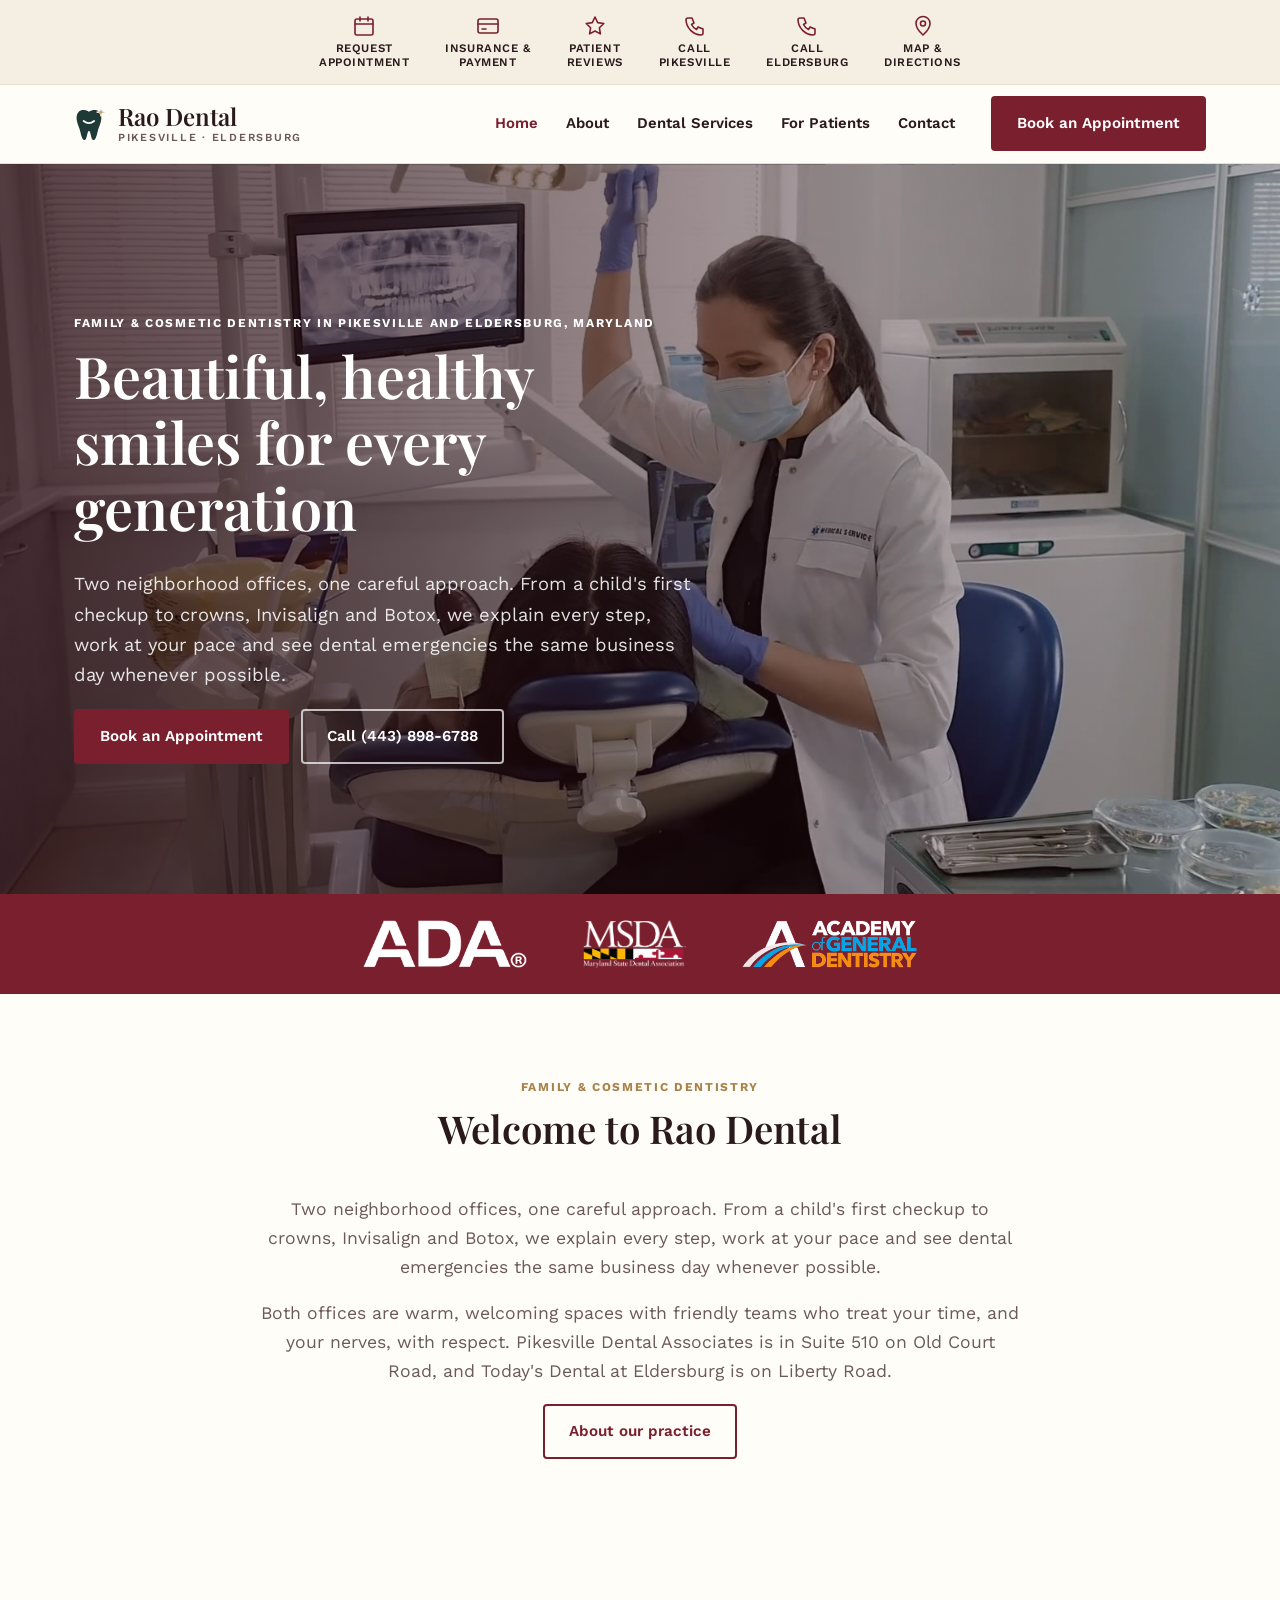
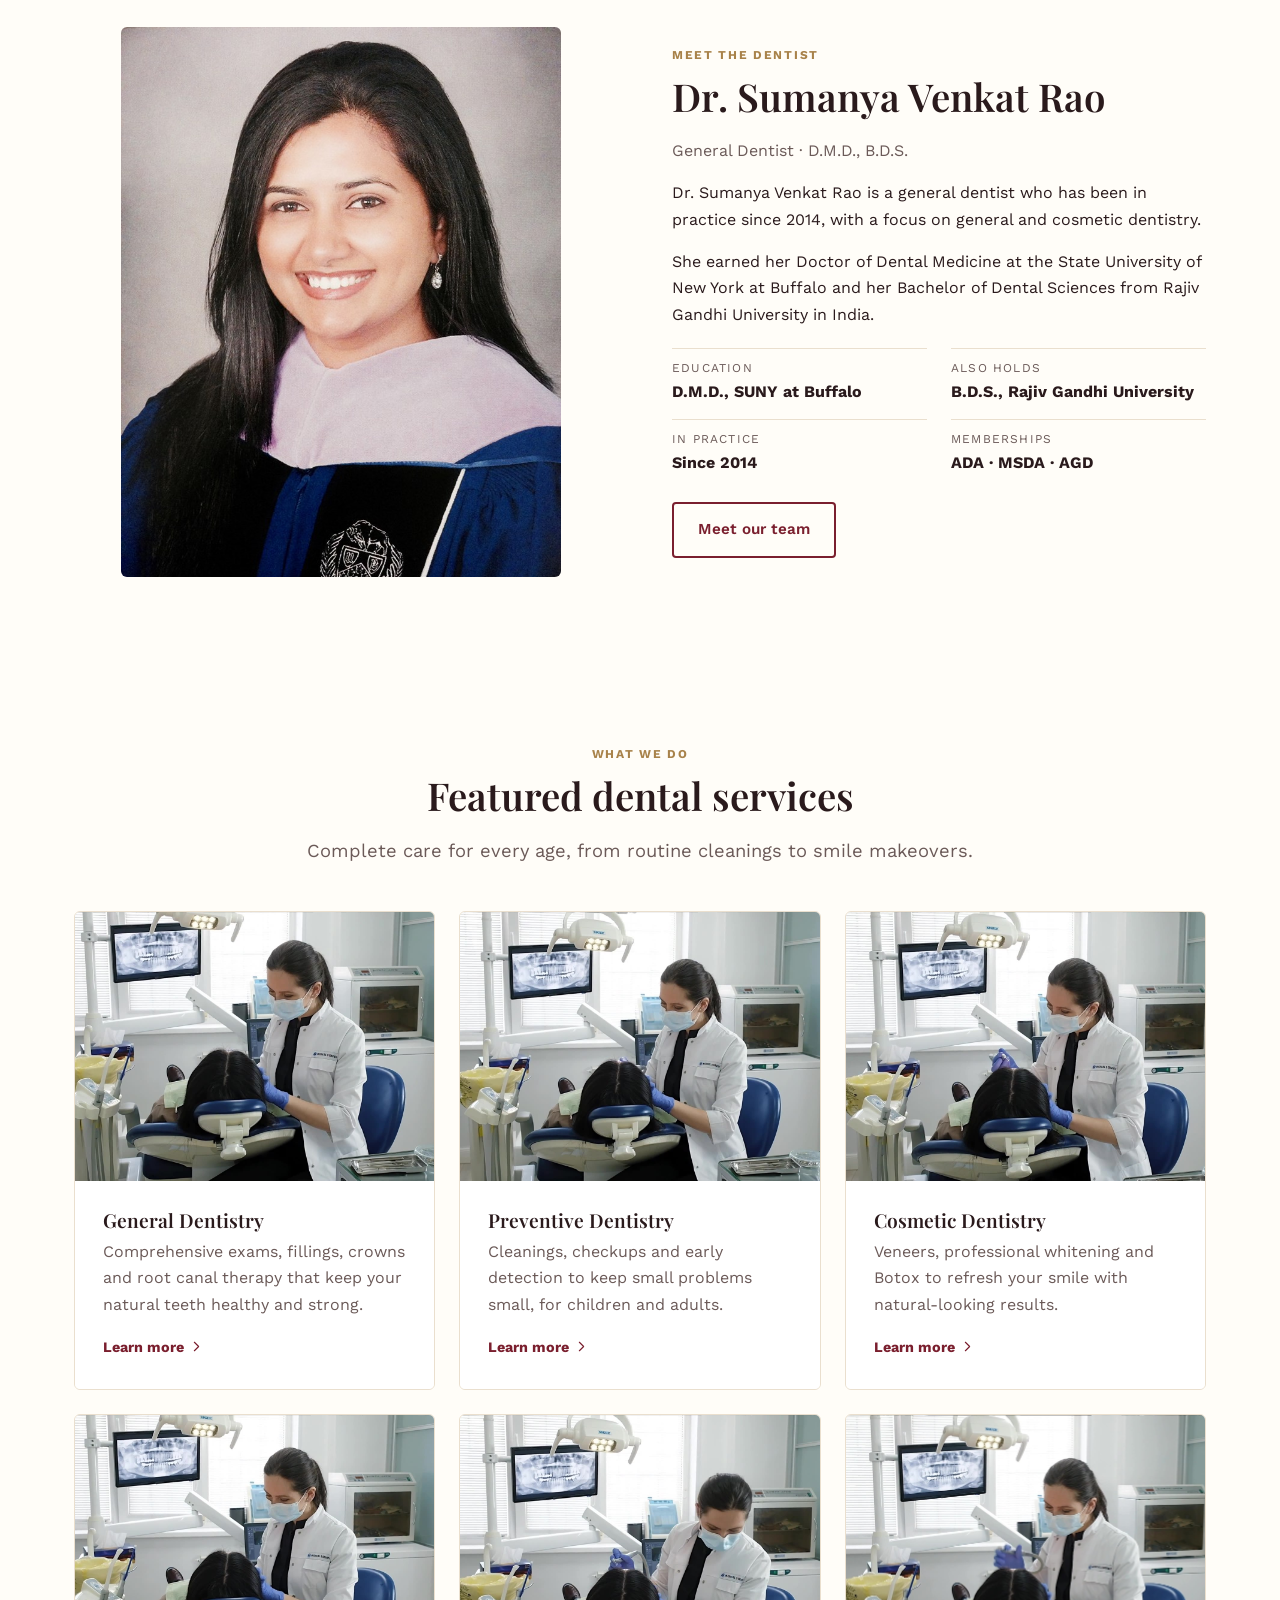
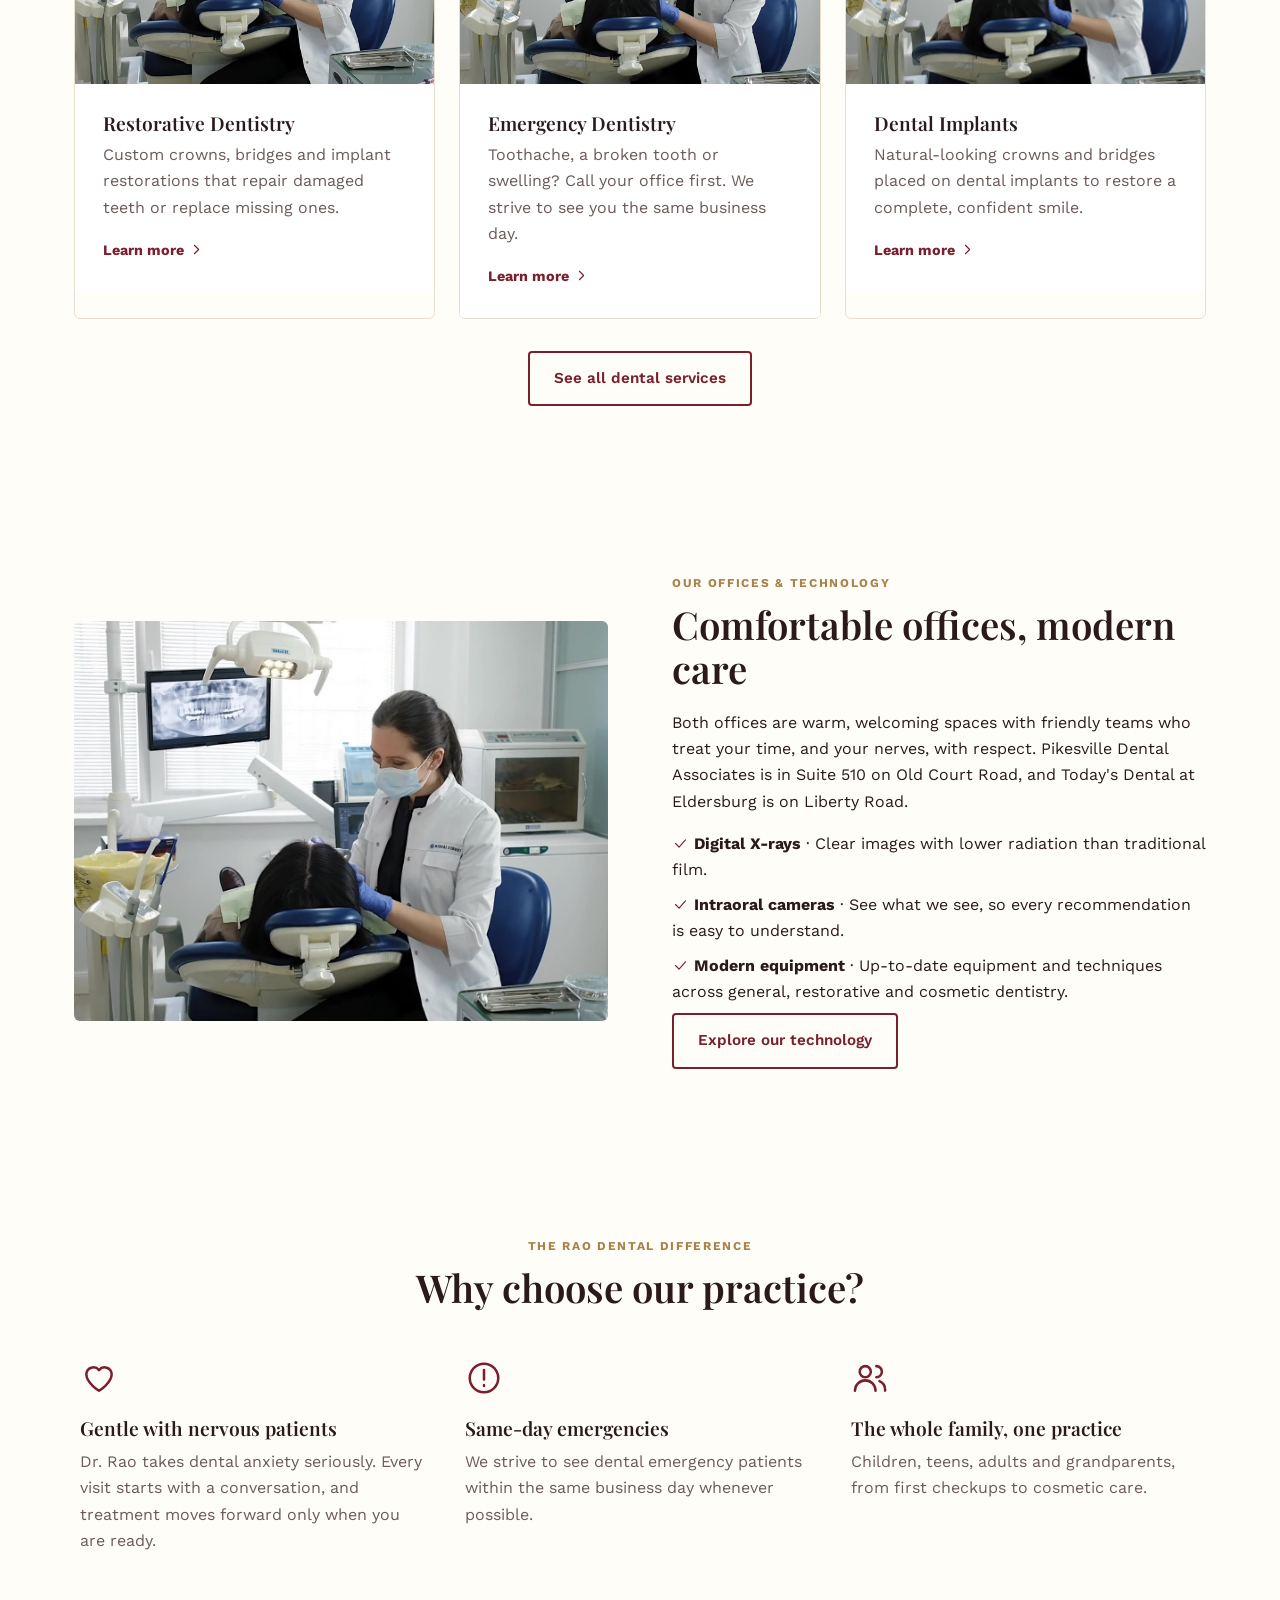
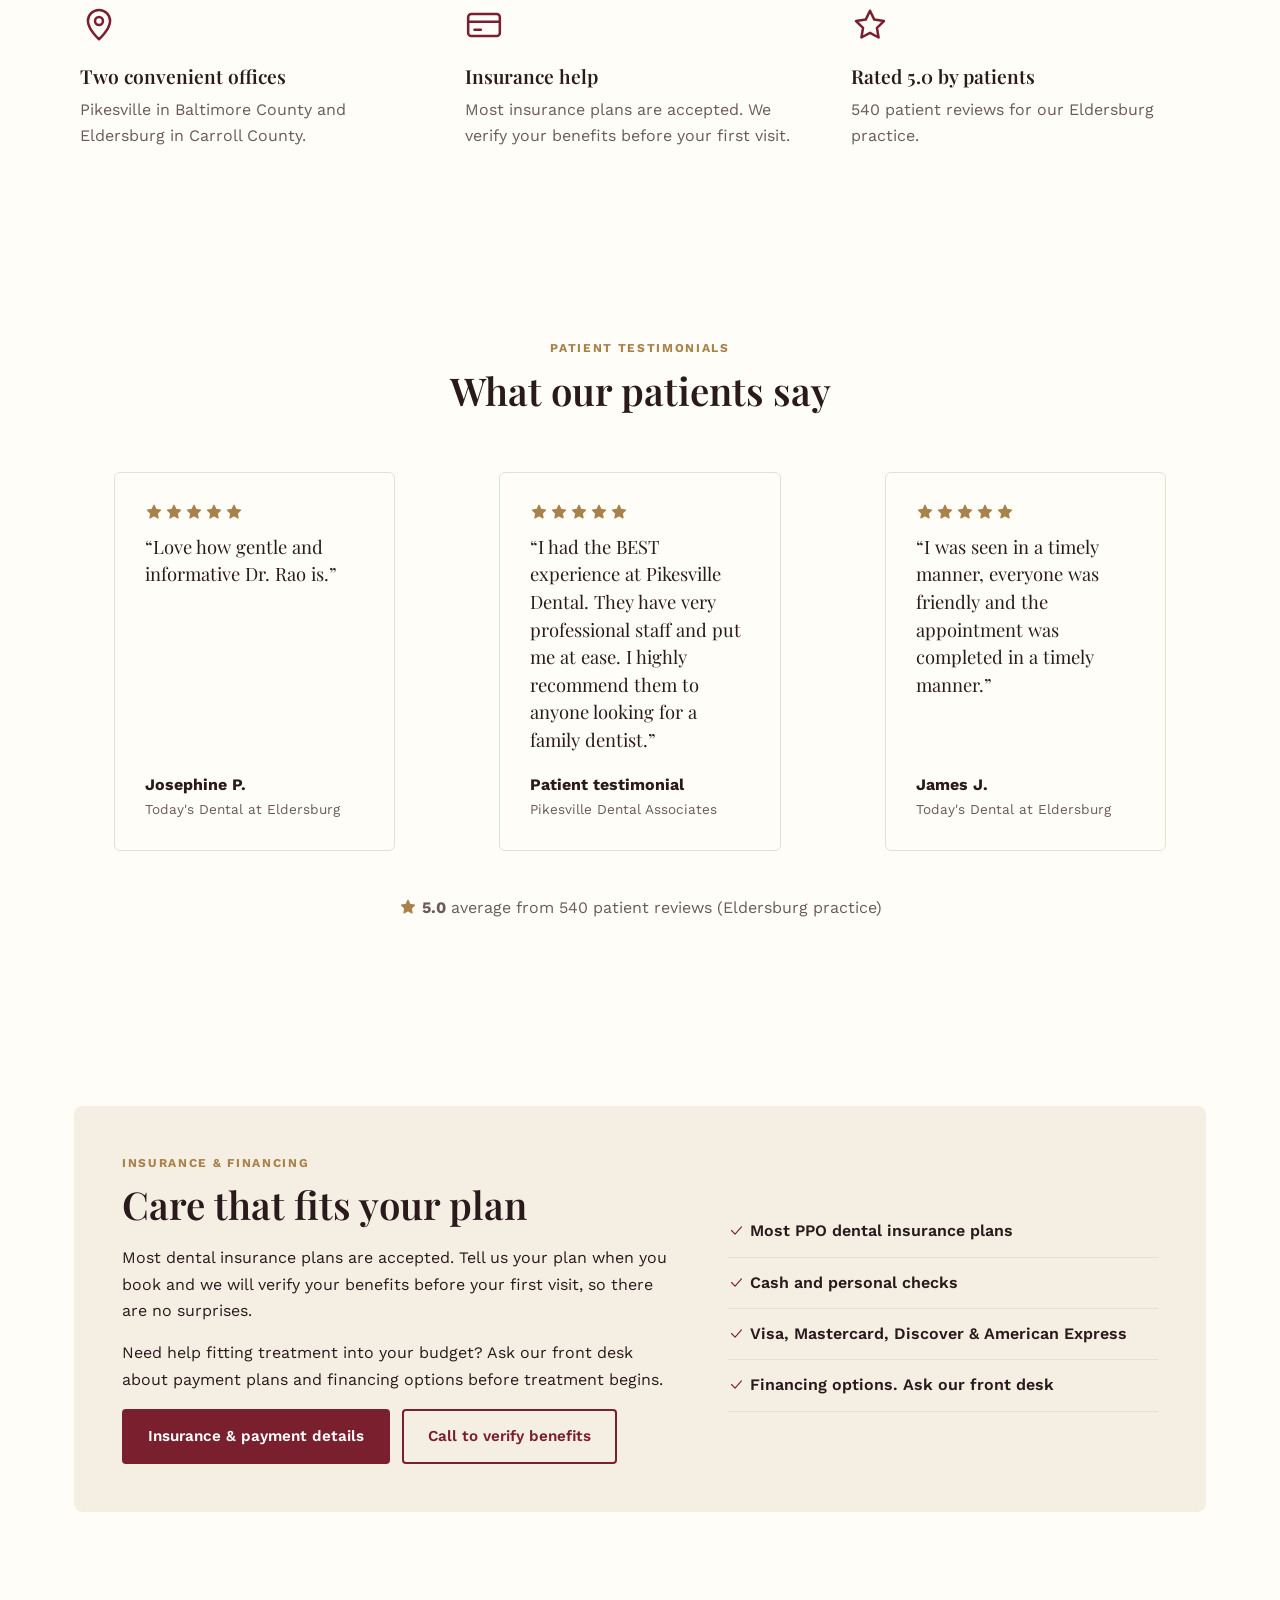
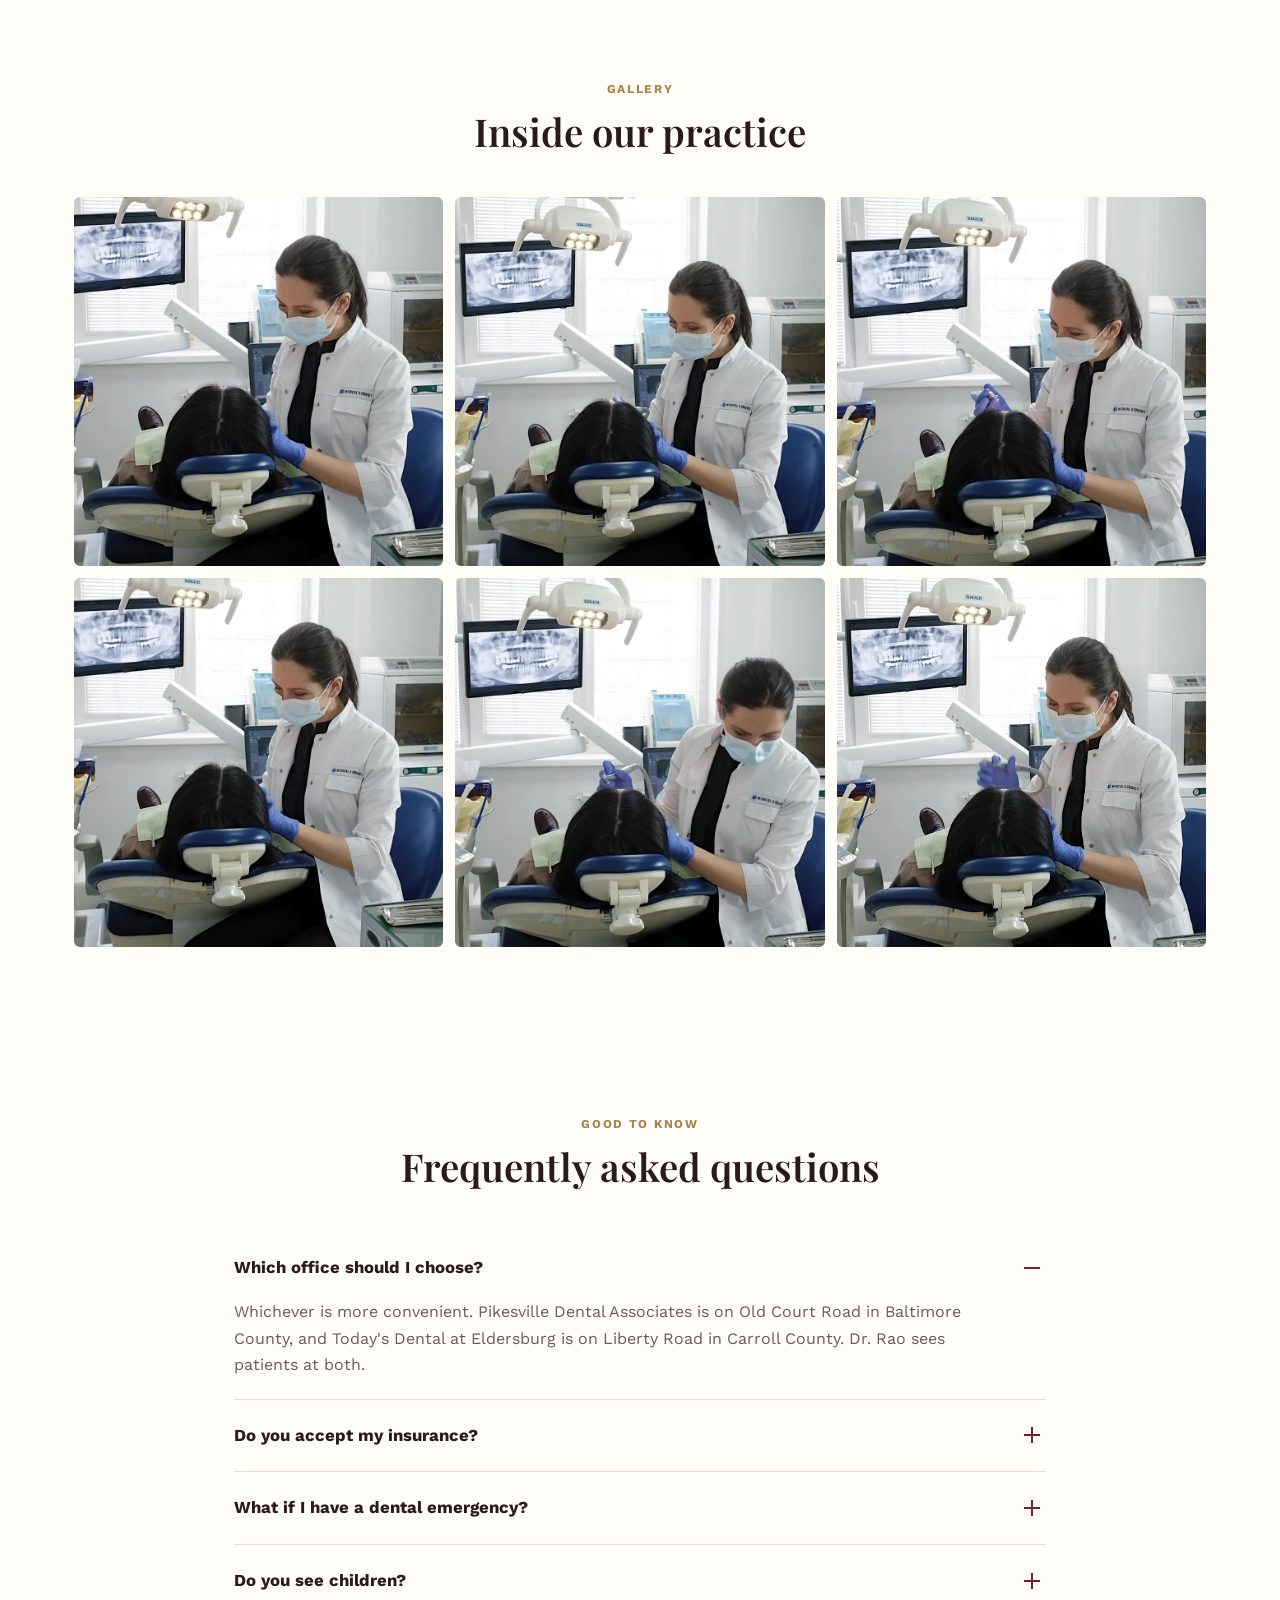
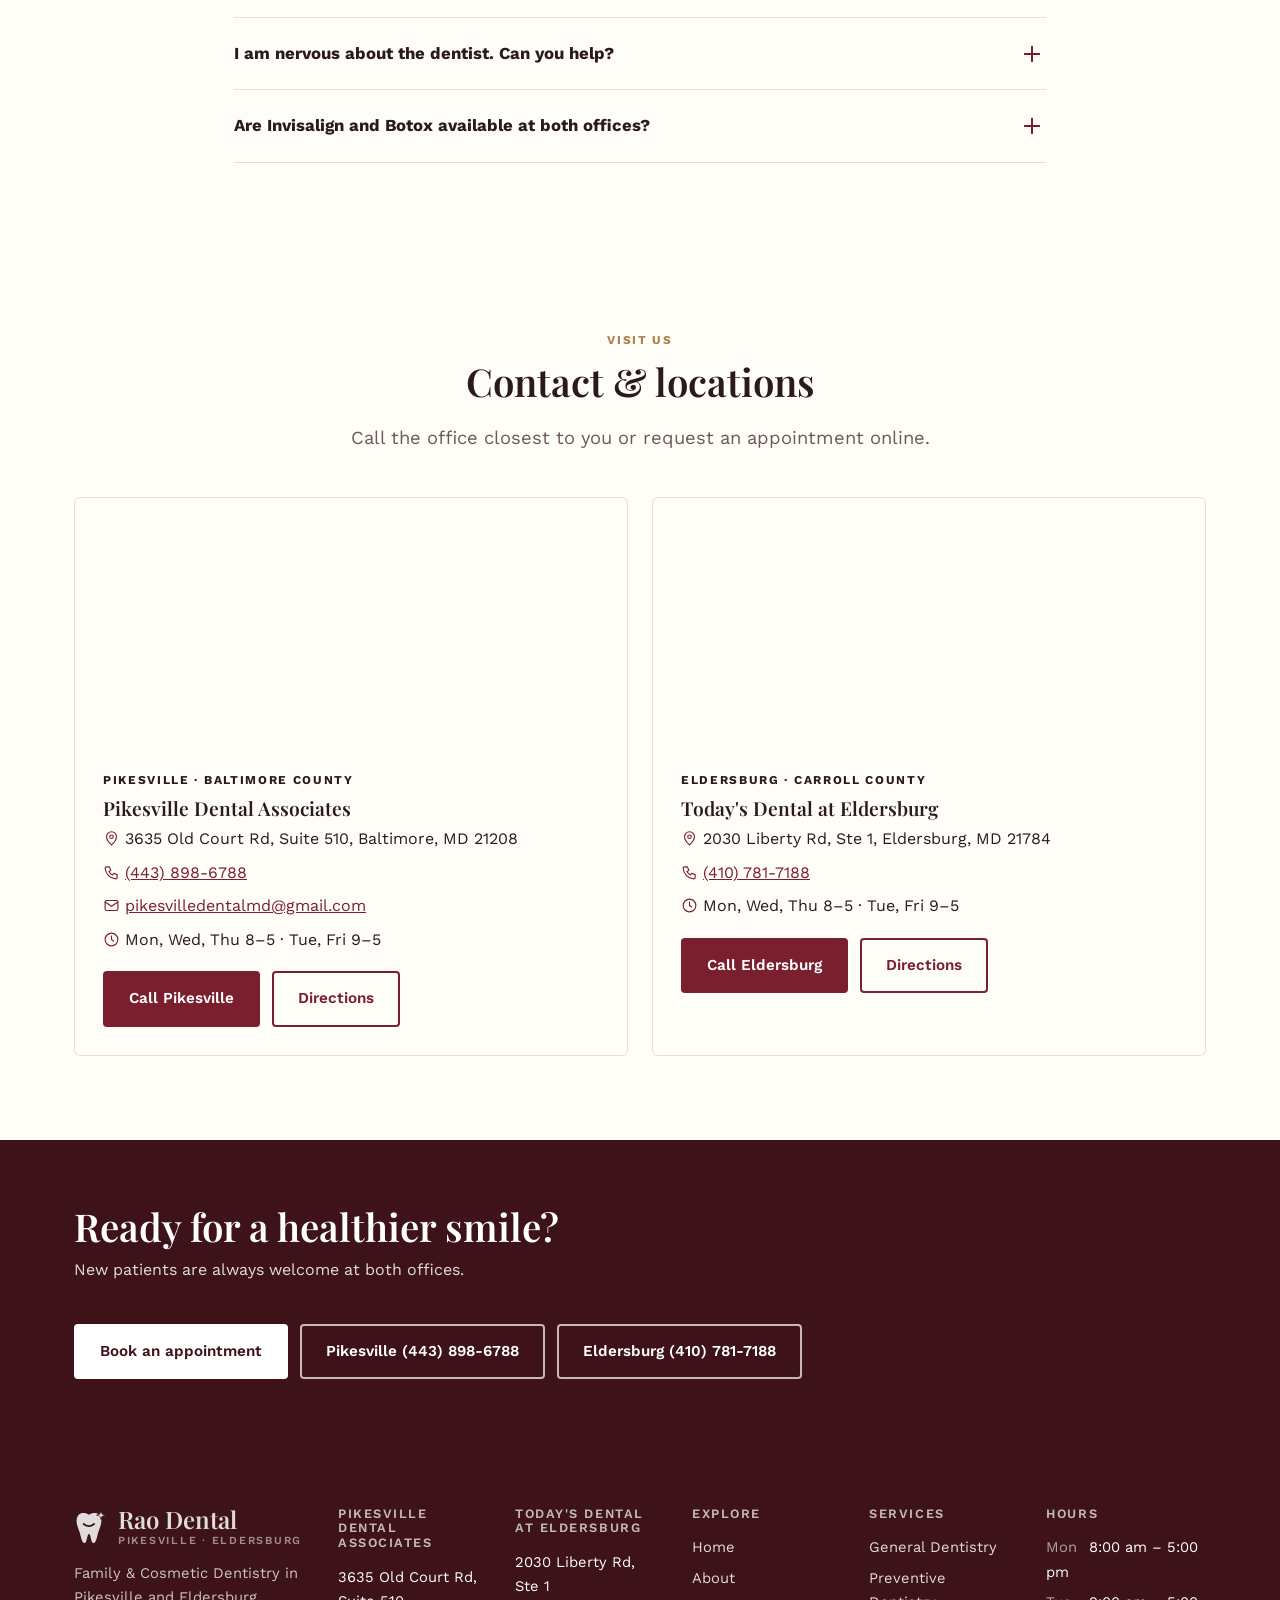
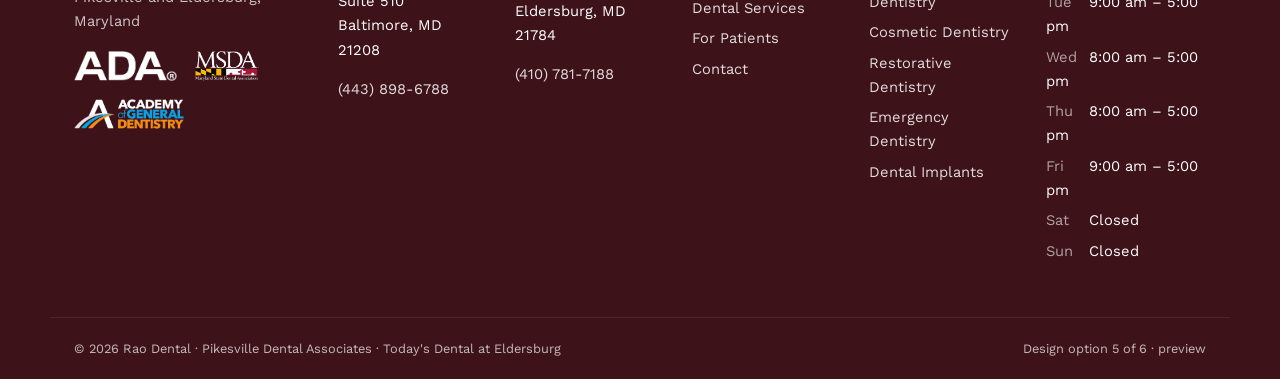
==== index.html @ 94f6a946 "Rao Dental design option 5: original layout with full sitemap Co-Authored-By: Claude Opus 5.5 <norep" ====
<!doctype html><html lang="en"><head><meta charset="utf-8"><meta name="viewport" content="width=device-width,initial-scale=1">
<title>Family &amp; Cosmetic Dentistry | Rao Dental</title><meta name="description" content="Family &amp; Cosmetic Dentistry in Pikesville and Eldersburg, Maryland"><meta name="robots" content="noindex">
<link rel="icon" href="img/rao-favicon.svg"><link rel="preconnect" href="https://fonts.googleapis.com"><link rel="preconnect" href="https://fonts.gstatic.com" crossorigin>
<link href="https://fonts.googleapis.com/css2?family=Playfair+Display:wght@500;600;700&family=Work+Sans:wght@400;500;600&display=swap" rel="stylesheet"><link rel="stylesheet" href="css/site.css"></head>
<body class="style-5"><a class="skip" href="#main">Skip to content</a><div class="util icons"><div class="wrap"><a href="contact.html#appointment"><svg class="ic" viewBox="0 0 24 24" fill="none" stroke="currentColor" stroke-width="1.6" stroke-linecap="round" stroke-linejoin="round" aria-hidden="true"><rect x="3" y="5" width="18" height="16" rx="2"/><path d="M3 10h18M8 3v4M16 3v4"/></svg><span>Request<br>Appointment</span></a><a href="patients.html#insurance"><svg class="ic" viewBox="0 0 24 24" fill="none" stroke="currentColor" stroke-width="1.6" stroke-linecap="round" stroke-linejoin="round" aria-hidden="true"><rect x="2" y="5" width="20" height="14" rx="2"/><path d="M2 10h20M6 15h4"/></svg><span>Insurance &amp;<br>Payment</span></a><a href="index.html#reviews"><svg class="ic" viewBox="0 0 24 24" fill="none" stroke="currentColor" stroke-width="1.6" stroke-linecap="round" stroke-linejoin="round" aria-hidden="true"><path d="M12 3l2.7 5.6 6.1.9-4.4 4.3 1 6.1L12 17l-5.4 2.9 1-6.1L3.2 9.5l6.1-.9L12 3z"/></svg><span>Patient<br>Reviews</span></a><a href="tel:+14438986788"><svg class="ic" viewBox="0 0 24 24" fill="none" stroke="currentColor" stroke-width="1.6" stroke-linecap="round" stroke-linejoin="round" aria-hidden="true"><path d="M5 4h4l2 5-2.5 1.5a11 11 0 0 0 5 5L15 13l5 2v4a2 2 0 0 1-2 2A16 16 0 0 1 3 6a2 2 0 0 1 2-2z"/></svg><span>Call<br>Pikesville</span></a><a href="tel:+14107817188"><svg class="ic" viewBox="0 0 24 24" fill="none" stroke="currentColor" stroke-width="1.6" stroke-linecap="round" stroke-linejoin="round" aria-hidden="true"><path d="M5 4h4l2 5-2.5 1.5a11 11 0 0 0 5 5L15 13l5 2v4a2 2 0 0 1-2 2A16 16 0 0 1 3 6a2 2 0 0 1 2-2z"/></svg><span>Call<br>Eldersburg</span></a><a href="contact.html#location"><svg class="ic" viewBox="0 0 24 24" fill="none" stroke="currentColor" stroke-width="1.6" stroke-linecap="round" stroke-linejoin="round" aria-hidden="true"><path d="M12 21s-7-6.2-7-11.5a7 7 0 0 1 14 0C19 14.8 12 21 12 21z"/><circle cx="12" cy="9.5" r="2.5"/></svg><span>Map &amp;<br>Directions</span></a></div></div><header class="site-header"><div class="wrap hdr"><a class="logo" href="index.html"><img src="img/rao-logo-mark.svg" alt="" class="logo-mark"><span>Rao Dental<small>Pikesville · Eldersburg</small></span></a><input type="checkbox" id="nav-t" class="nav-t" aria-label="Menu"><label for="nav-t" class="burger"><svg class="ic" viewBox="0 0 24 24" fill="none" stroke="currentColor" stroke-width="1.6" stroke-linecap="round" stroke-linejoin="round" aria-hidden="true"><path d="M4 7h16M4 12h16M4 17h16"/></svg></label><nav aria-label="Main"><ul class="nav"><li><a href="index.html" aria-current="page">Home</a></li><li class="has-sub"><a href="about.html">About</a><ul class="sub"><li><a href="about.html#practice">About Our Practice</a></li><li><a href="about.html#team">Meet Our Dentist &amp; Team</a></li><li><a href="about.html#office">Our Office</a></li><li><a href="about.html#technology">Dental Technology</a></li><li><a href="about.html#philosophy">Our Philosophy</a></li></ul></li><li class="has-sub"><a href="services.html">Dental Services</a><ul class="sub"><li><a href="services.html#general">General Dentistry</a></li><li><a href="services.html#preventive">Preventive Dentistry</a></li><li><a href="services.html#cosmetic">Cosmetic Dentistry</a></li><li><a href="services.html#restorative">Restorative Dentistry</a></li><li><a href="services.html#emergency">Emergency Dentistry</a></li><li><a href="services.html#implants">Dental Implants</a></li><li><a href="services.html#periodontal">Periodontal Care</a></li><li><a href="services.html#orthodontics">Orthodontics</a></li><li><a href="services.html#sedation">Sedation Dentistry</a></li></ul></li><li class="has-sub"><a href="patients.html">For Patients</a><ul class="sub"><li><a href="patients.html#new-patients">New Patient Information</a></li><li><a href="patients.html#first-visit">Your First Visit</a></li><li><a href="patients.html#forms">Patient Forms</a></li><li><a href="patients.html#insurance">Insurance &amp; Financing</a></li><li><a href="patients.html#payment">Payment Options</a></li><li><a href="patients.html#faq">Patient FAQs</a></li><li><a href="patients.html#post-op">Post-Operative Instructions</a></li></ul></li><li class="has-sub"><a href="contact.html">Contact</a><ul class="sub"><li><a href="contact.html#info">Contact Information</a></li><li><a href="contact.html#hours">Office Hours</a></li><li><a href="contact.html#location">Location &amp; Directions</a></li><li><a href="contact.html#appointment">Request an Appointment</a></li></ul></li></ul></nav><div class="hdr-cta"><a class="btn btn-primary" href="contact.html#appointment">Book an Appointment</a></div></div></header><main id="main"><section class="hero hero-photo left" style="background-image:url(img/frame-1.jpg)"><div class="wrap"><div class="hero-box"><p class="eyebrow">Family &amp; Cosmetic Dentistry in Pikesville and Eldersburg, Maryland</p><h1>Beautiful, healthy smiles for every generation</h1><p class="lead">Two neighborhood offices, one careful approach. From a child&#x27;s first checkup to crowns, Invisalign and Botox, we explain every step, work at your pace and see dental emergencies the same business day whenever possible.</p><div class="btn-row"><a class="btn btn-primary" href="contact.html#appointment">Book an Appointment</a><a class="btn btn-outline-light" href="tel:+14438986788">Call (443) 898-6788</a></div></div></div></section><section class="trust"><div class="wrap"><div class="badges"><img src="img/assoc-ada-white.png" alt="ADA member" loading="lazy"><img src="img/assoc-msda-white.png" alt="MSDA member" loading="lazy"><img src="img/assoc-agd-white.png" alt="AGD member" loading="lazy"></div></div></section><section class="sec intro-sec"><div class="wrap"><header class="sec-head center"><p class="eyebrow">Family &amp; cosmetic dentistry</p><h2>Welcome to Rao Dental</h2></header><div class="intro"><p>Two neighborhood offices, one careful approach. From a child&#x27;s first checkup to crowns, Invisalign and Botox, we explain every step, work at your pace and see dental emergencies the same business day whenever possible.</p><p>Both offices are warm, welcoming spaces with friendly teams who treat your time, and your nerves, with respect. Pikesville Dental Associates is in Suite 510 on Old Court Road, and Today&#x27;s Dental at Eldersburg is on Liberty Road.</p><a class="btn btn-ghost" href="about.html">About our practice</a></div></div></section><section class="sec doc-sec" id="dentist"><div class="wrap"><div class="split"><div class="split-media portrait"><img src="img/dr-rao-portrait.jpg" alt="Dr. Sumanya Venkat Rao" loading="lazy"></div><div class="split-text"><p class="eyebrow">Meet the dentist</p><h2>Dr. Sumanya Venkat Rao</h2><p class="muted">General Dentist · D.M.D., B.D.S.</p><p>Dr. Sumanya Venkat Rao is a general dentist who has been in practice since 2014, with a focus on general and cosmetic dentistry.</p><p>She earned her Doctor of Dental Medicine at the State University of New York at Buffalo and her Bachelor of Dental Sciences from Rajiv Gandhi University in India.</p><ul class="facts"><li><span>Education</span><strong>D.M.D., SUNY at Buffalo</strong></li><li><span>Also holds</span><strong>B.D.S., Rajiv Gandhi University</strong></li><li><span>In practice</span><strong>Since 2014</strong></li><li><span>Memberships</span><strong>ADA · MSDA · AGD</strong></li></ul><a class="btn btn-ghost" href="about.html#team">Meet our team</a></div></div></div></section><section class="sec svc-sec" id="services"><div class="wrap"><header class="sec-head center"><p class="eyebrow">What we do</p><h2>Featured dental services</h2><p class="lead">Complete care for every age, from routine cleanings to smile makeovers.</p></header><div class="grid g3 svc-grid"><a class="card svc" href="services.html#general"><div class="svc-img" style="background-image:url(img/frame-16.jpg)"></div><div class="card-body"><h3>General Dentistry</h3><p>Comprehensive exams, fillings, crowns and root canal therapy that keep your natural teeth healthy and strong.</p><span class="more">Learn more <svg class="ic sm" viewBox="0 0 24 24" fill="none" stroke="currentColor" stroke-width="1.6" stroke-linecap="round" stroke-linejoin="round" aria-hidden="true"><path d="M9 6l6 6-6 6"/></svg></span></div></a><a class="card svc" href="services.html#preventive"><div class="svc-img" style="background-image:url(img/frame-10.jpg)"></div><div class="card-body"><h3>Preventive Dentistry</h3><p>Cleanings, checkups and early detection to keep small problems small, for children and adults.</p><span class="more">Learn more <svg class="ic sm" viewBox="0 0 24 24" fill="none" stroke="currentColor" stroke-width="1.6" stroke-linecap="round" stroke-linejoin="round" aria-hidden="true"><path d="M9 6l6 6-6 6"/></svg></span></div></a><a class="card svc" href="services.html#cosmetic"><div class="svc-img" style="background-image:url(img/frame-4.jpg)"></div><div class="card-body"><h3>Cosmetic Dentistry</h3><p>Veneers, professional whitening and Botox to refresh your smile with natural-looking results.</p><span class="more">Learn more <svg class="ic sm" viewBox="0 0 24 24" fill="none" stroke="currentColor" stroke-width="1.6" stroke-linecap="round" stroke-linejoin="round" aria-hidden="true"><path d="M9 6l6 6-6 6"/></svg></span></div></a><a class="card svc" href="services.html#restorative"><div class="svc-img" style="background-image:url(img/frame-13.jpg)"></div><div class="card-body"><h3>Restorative Dentistry</h3><p>Custom crowns, bridges and implant restorations that repair damaged teeth or replace missing ones.</p><span class="more">Learn more <svg class="ic sm" viewBox="0 0 24 24" fill="none" stroke="currentColor" stroke-width="1.6" stroke-linecap="round" stroke-linejoin="round" aria-hidden="true"><path d="M9 6l6 6-6 6"/></svg></span></div></a><a class="card svc" href="services.html#emergency"><div class="svc-img" style="background-image:url(img/frame-7.jpg)"></div><div class="card-body"><h3>Emergency Dentistry</h3><p>Toothache, a broken tooth or swelling? Call your office first. We strive to see you the same business day.</p><span class="more">Learn more <svg class="ic sm" viewBox="0 0 24 24" fill="none" stroke="currentColor" stroke-width="1.6" stroke-linecap="round" stroke-linejoin="round" aria-hidden="true"><path d="M9 6l6 6-6 6"/></svg></span></div></a><a class="card svc" href="services.html#implants"><div class="svc-img" style="background-image:url(img/hero-dental-poster.jpg)"></div><div class="card-body"><h3>Dental Implants</h3><p>Natural-looking crowns and bridges placed on dental implants to restore a complete, confident smile.</p><span class="more">Learn more <svg class="ic sm" viewBox="0 0 24 24" fill="none" stroke="currentColor" stroke-width="1.6" stroke-linecap="round" stroke-linejoin="round" aria-hidden="true"><path d="M9 6l6 6-6 6"/></svg></span></div></a></div><div class="center mt"><a class="btn btn-ghost" href="services.html">See all dental services</a></div></div></section><section class="sec office-sec" id="office"><div class="wrap"><div class="split"><div class="split-media"><img src="img/frame-10.jpg" alt="Dental treatment room" loading="lazy"></div><div class="split-text"><p class="eyebrow">Our offices &amp; technology</p><h2>Comfortable offices, modern care</h2><p>Both offices are warm, welcoming spaces with friendly teams who treat your time, and your nerves, with respect. Pikesville Dental Associates is in Suite 510 on Old Court Road, and Today&#x27;s Dental at Eldersburg is on Liberty Road.</p><p class="tick"><svg class="ic sm" viewBox="0 0 24 24" fill="none" stroke="currentColor" stroke-width="1.6" stroke-linecap="round" stroke-linejoin="round" aria-hidden="true"><path d="M5 12l5 5 9-10"/></svg> <strong>Digital X-rays</strong> · Clear images with lower radiation than traditional film.</p><p class="tick"><svg class="ic sm" viewBox="0 0 24 24" fill="none" stroke="currentColor" stroke-width="1.6" stroke-linecap="round" stroke-linejoin="round" aria-hidden="true"><path d="M5 12l5 5 9-10"/></svg> <strong>Intraoral cameras</strong> · See what we see, so every recommendation is easy to understand.</p><p class="tick"><svg class="ic sm" viewBox="0 0 24 24" fill="none" stroke="currentColor" stroke-width="1.6" stroke-linecap="round" stroke-linejoin="round" aria-hidden="true"><path d="M5 12l5 5 9-10"/></svg> <strong>Modern equipment</strong> · Up-to-date equipment and techniques across general, restorative and cosmetic dentistry.</p><a class="btn btn-ghost" href="about.html#technology">Explore our technology</a></div></div></div></section><section class="sec why-sec" id="why"><div class="wrap"><header class="sec-head center"><p class="eyebrow">The Rao Dental difference</p><h2>Why choose our practice?</h2></header><div class="grid g3 why"><div class="why-item"><svg class="ic why-ic" viewBox="0 0 24 24" fill="none" stroke="currentColor" stroke-width="1.6" stroke-linecap="round" stroke-linejoin="round" aria-hidden="true"><path d="M12 20s-8-4.7-8-10.5A4.5 4.5 0 0 1 12 7a4.5 4.5 0 0 1 8 2.5C20 15.3 12 20 12 20z"/></svg><h3>Gentle with nervous patients</h3><p>Dr. Rao takes dental anxiety seriously. Every visit starts with a conversation, and treatment moves forward only when you are ready.</p></div><div class="why-item"><svg class="ic why-ic" viewBox="0 0 24 24" fill="none" stroke="currentColor" stroke-width="1.6" stroke-linecap="round" stroke-linejoin="round" aria-hidden="true"><circle cx="12" cy="12" r="9"/><path d="M12 7v6M12 16.5v.5"/></svg><h3>Same-day emergencies</h3><p>We strive to see dental emergency patients within the same business day whenever possible.</p></div><div class="why-item"><svg class="ic why-ic" viewBox="0 0 24 24" fill="none" stroke="currentColor" stroke-width="1.6" stroke-linecap="round" stroke-linejoin="round" aria-hidden="true"><circle cx="9" cy="8" r="3.5"/><path d="M2.5 20a6.5 6.5 0 0 1 13 0M16 4.5a3.5 3.5 0 0 1 0 7M18 14a6 6 0 0 1 3.5 6"/></svg><h3>The whole family, one practice</h3><p>Children, teens, adults and grandparents, from first checkups to cosmetic care.</p></div><div class="why-item"><svg class="ic why-ic" viewBox="0 0 24 24" fill="none" stroke="currentColor" stroke-width="1.6" stroke-linecap="round" stroke-linejoin="round" aria-hidden="true"><path d="M12 21s-7-6.2-7-11.5a7 7 0 0 1 14 0C19 14.8 12 21 12 21z"/><circle cx="12" cy="9.5" r="2.5"/></svg><h3>Two convenient offices</h3><p>Pikesville in Baltimore County and Eldersburg in Carroll County.</p></div><div class="why-item"><svg class="ic why-ic" viewBox="0 0 24 24" fill="none" stroke="currentColor" stroke-width="1.6" stroke-linecap="round" stroke-linejoin="round" aria-hidden="true"><rect x="2" y="5" width="20" height="14" rx="2"/><path d="M2 10h20M6 15h4"/></svg><h3>Insurance help</h3><p>Most insurance plans are accepted. We verify your benefits before your first visit.</p></div><div class="why-item"><svg class="ic why-ic" viewBox="0 0 24 24" fill="none" stroke="currentColor" stroke-width="1.6" stroke-linecap="round" stroke-linejoin="round" aria-hidden="true"><path d="M12 3l2.7 5.6 6.1.9-4.4 4.3 1 6.1L12 17l-5.4 2.9 1-6.1L3.2 9.5l6.1-.9L12 3z"/></svg><h3>Rated 5.0 by patients</h3><p>540 patient reviews for our Eldersburg practice.</p></div></div></div></section><section class="sec rev-sec" id="reviews"><div class="wrap"><header class="sec-head center"><p class="eyebrow">Patient testimonials</p><h2>What our patients say</h2></header><div class="grid g3 tst"><figure class="card quote"><span class="stars"><svg class="ic st" viewBox="0 0 24 24" fill="none" stroke="currentColor" stroke-width="1.6" stroke-linecap="round" stroke-linejoin="round" aria-hidden="true"><path d="M12 3l2.7 5.6 6.1.9-4.4 4.3 1 6.1L12 17l-5.4 2.9 1-6.1L3.2 9.5l6.1-.9L12 3z"/></svg><svg class="ic st" viewBox="0 0 24 24" fill="none" stroke="currentColor" stroke-width="1.6" stroke-linecap="round" stroke-linejoin="round" aria-hidden="true"><path d="M12 3l2.7 5.6 6.1.9-4.4 4.3 1 6.1L12 17l-5.4 2.9 1-6.1L3.2 9.5l6.1-.9L12 3z"/></svg><svg class="ic st" viewBox="0 0 24 24" fill="none" stroke="currentColor" stroke-width="1.6" stroke-linecap="round" stroke-linejoin="round" aria-hidden="true"><path d="M12 3l2.7 5.6 6.1.9-4.4 4.3 1 6.1L12 17l-5.4 2.9 1-6.1L3.2 9.5l6.1-.9L12 3z"/></svg><svg class="ic st" viewBox="0 0 24 24" fill="none" stroke="currentColor" stroke-width="1.6" stroke-linecap="round" stroke-linejoin="round" aria-hidden="true"><path d="M12 3l2.7 5.6 6.1.9-4.4 4.3 1 6.1L12 17l-5.4 2.9 1-6.1L3.2 9.5l6.1-.9L12 3z"/></svg><svg class="ic st" viewBox="0 0 24 24" fill="none" stroke="currentColor" stroke-width="1.6" stroke-linecap="round" stroke-linejoin="round" aria-hidden="true"><path d="M12 3l2.7 5.6 6.1.9-4.4 4.3 1 6.1L12 17l-5.4 2.9 1-6.1L3.2 9.5l6.1-.9L12 3z"/></svg></span><blockquote>“Love how gentle and informative Dr. Rao is.”</blockquote><figcaption><strong>Josephine P.</strong><span>Today&#x27;s Dental at Eldersburg</span></figcaption></figure><figure class="card quote"><span class="stars"><svg class="ic st" viewBox="0 0 24 24" fill="none" stroke="currentColor" stroke-width="1.6" stroke-linecap="round" stroke-linejoin="round" aria-hidden="true"><path d="M12 3l2.7 5.6 6.1.9-4.4 4.3 1 6.1L12 17l-5.4 2.9 1-6.1L3.2 9.5l6.1-.9L12 3z"/></svg><svg class="ic st" viewBox="0 0 24 24" fill="none" stroke="currentColor" stroke-width="1.6" stroke-linecap="round" stroke-linejoin="round" aria-hidden="true"><path d="M12 3l2.7 5.6 6.1.9-4.4 4.3 1 6.1L12 17l-5.4 2.9 1-6.1L3.2 9.5l6.1-.9L12 3z"/></svg><svg class="ic st" viewBox="0 0 24 24" fill="none" stroke="currentColor" stroke-width="1.6" stroke-linecap="round" stroke-linejoin="round" aria-hidden="true"><path d="M12 3l2.7 5.6 6.1.9-4.4 4.3 1 6.1L12 17l-5.4 2.9 1-6.1L3.2 9.5l6.1-.9L12 3z"/></svg><svg class="ic st" viewBox="0 0 24 24" fill="none" stroke="currentColor" stroke-width="1.6" stroke-linecap="round" stroke-linejoin="round" aria-hidden="true"><path d="M12 3l2.7 5.6 6.1.9-4.4 4.3 1 6.1L12 17l-5.4 2.9 1-6.1L3.2 9.5l6.1-.9L12 3z"/></svg><svg class="ic st" viewBox="0 0 24 24" fill="none" stroke="currentColor" stroke-width="1.6" stroke-linecap="round" stroke-linejoin="round" aria-hidden="true"><path d="M12 3l2.7 5.6 6.1.9-4.4 4.3 1 6.1L12 17l-5.4 2.9 1-6.1L3.2 9.5l6.1-.9L12 3z"/></svg></span><blockquote>“I had the BEST experience at Pikesville Dental. They have very professional staff and put me at ease. I highly recommend them to anyone looking for a family dentist.”</blockquote><figcaption><strong>Patient testimonial</strong><span>Pikesville Dental Associates</span></figcaption></figure><figure class="card quote"><span class="stars"><svg class="ic st" viewBox="0 0 24 24" fill="none" stroke="currentColor" stroke-width="1.6" stroke-linecap="round" stroke-linejoin="round" aria-hidden="true"><path d="M12 3l2.7 5.6 6.1.9-4.4 4.3 1 6.1L12 17l-5.4 2.9 1-6.1L3.2 9.5l6.1-.9L12 3z"/></svg><svg class="ic st" viewBox="0 0 24 24" fill="none" stroke="currentColor" stroke-width="1.6" stroke-linecap="round" stroke-linejoin="round" aria-hidden="true"><path d="M12 3l2.7 5.6 6.1.9-4.4 4.3 1 6.1L12 17l-5.4 2.9 1-6.1L3.2 9.5l6.1-.9L12 3z"/></svg><svg class="ic st" viewBox="0 0 24 24" fill="none" stroke="currentColor" stroke-width="1.6" stroke-linecap="round" stroke-linejoin="round" aria-hidden="true"><path d="M12 3l2.7 5.6 6.1.9-4.4 4.3 1 6.1L12 17l-5.4 2.9 1-6.1L3.2 9.5l6.1-.9L12 3z"/></svg><svg class="ic st" viewBox="0 0 24 24" fill="none" stroke="currentColor" stroke-width="1.6" stroke-linecap="round" stroke-linejoin="round" aria-hidden="true"><path d="M12 3l2.7 5.6 6.1.9-4.4 4.3 1 6.1L12 17l-5.4 2.9 1-6.1L3.2 9.5l6.1-.9L12 3z"/></svg><svg class="ic st" viewBox="0 0 24 24" fill="none" stroke="currentColor" stroke-width="1.6" stroke-linecap="round" stroke-linejoin="round" aria-hidden="true"><path d="M12 3l2.7 5.6 6.1.9-4.4 4.3 1 6.1L12 17l-5.4 2.9 1-6.1L3.2 9.5l6.1-.9L12 3z"/></svg></span><blockquote>“I was seen in a timely manner, everyone was friendly and the appointment was completed in a timely manner.”</blockquote><figcaption><strong>James J.</strong><span>Today&#x27;s Dental at Eldersburg</span></figcaption></figure></div><p class="rating-note"><svg class="ic st" viewBox="0 0 24 24" fill="none" stroke="currentColor" stroke-width="1.6" stroke-linecap="round" stroke-linejoin="round" aria-hidden="true"><path d="M12 3l2.7 5.6 6.1.9-4.4 4.3 1 6.1L12 17l-5.4 2.9 1-6.1L3.2 9.5l6.1-.9L12 3z"/></svg> <strong>5.0</strong> average from 540 patient reviews (Eldersburg practice)</p></div></section><section class="sec ins-sec" id="insurance"><div class="wrap"><div class="ins"><div class="ins-text"><p class="eyebrow">Insurance &amp; financing</p><h2>Care that fits your plan</h2><p>Most dental insurance plans are accepted. Tell us your plan when you book and we will verify your benefits before your first visit, so there are no surprises.</p><p>Need help fitting treatment into your budget? Ask our front desk about payment plans and financing options before treatment begins.</p><div class="btn-row"><a class="btn btn-primary" href="patients.html#insurance">Insurance &amp; payment details</a><a class="btn btn-ghost" href="tel:+14438986788">Call to verify benefits</a></div></div><ul class="ins-list"><li><svg class="ic sm" viewBox="0 0 24 24" fill="none" stroke="currentColor" stroke-width="1.6" stroke-linecap="round" stroke-linejoin="round" aria-hidden="true"><path d="M5 12l5 5 9-10"/></svg> Most PPO dental insurance plans</li><li><svg class="ic sm" viewBox="0 0 24 24" fill="none" stroke="currentColor" stroke-width="1.6" stroke-linecap="round" stroke-linejoin="round" aria-hidden="true"><path d="M5 12l5 5 9-10"/></svg> Cash and personal checks</li><li><svg class="ic sm" viewBox="0 0 24 24" fill="none" stroke="currentColor" stroke-width="1.6" stroke-linecap="round" stroke-linejoin="round" aria-hidden="true"><path d="M5 12l5 5 9-10"/></svg> Visa, Mastercard, Discover &amp; American Express</li><li><svg class="ic sm" viewBox="0 0 24 24" fill="none" stroke="currentColor" stroke-width="1.6" stroke-linecap="round" stroke-linejoin="round" aria-hidden="true"><path d="M5 12l5 5 9-10"/></svg> Financing options. Ask our front desk</li></ul></div></div></section><section class="sec gal-sec" id="gallery"><div class="wrap"><header class="sec-head center"><p class="eyebrow">Gallery</p><h2>Inside our practice</h2></header><div class="gallery"><img src="img/frame-16.jpg" alt="Rao Dental care" loading="lazy"><img src="img/frame-10.jpg" alt="Rao Dental care" loading="lazy"><img src="img/frame-4.jpg" alt="Rao Dental care" loading="lazy"><img src="img/frame-13.jpg" alt="Rao Dental care" loading="lazy"><img src="img/frame-7.jpg" alt="Rao Dental care" loading="lazy"><img src="img/hero-dental-poster.jpg" alt="Rao Dental care" loading="lazy"></div></div></section><section class="sec faq-sec narrow" id="faq"><div class="wrap"><header class="sec-head center"><p class="eyebrow">Good to know</p><h2>Frequently asked questions</h2></header><div class="faq"><details open><summary>Which office should I choose?<span class="plus" aria-hidden="true"></span></summary><p>Whichever is more convenient. Pikesville Dental Associates is on Old Court Road in Baltimore County, and Today&#x27;s Dental at Eldersburg is on Liberty Road in Carroll County. Dr. Rao sees patients at both.</p></details><details><summary>Do you accept my insurance?<span class="plus" aria-hidden="true"></span></summary><p>Most dental insurance plans are accepted. Tell us your plan when you book and we will verify your coverage before you come in.</p></details><details><summary>What if I have a dental emergency?<span class="plus" aria-hidden="true"></span></summary><p>Call your office right away. We strive to see emergency patients within the same business day whenever possible.</p></details><details><summary>Do you see children?<span class="plus" aria-hidden="true"></span></summary><p>Yes. We care for children, teens and adults, and we keep first visits friendly and relaxed.</p></details><details><summary>I am nervous about the dentist. Can you help?<span class="plus" aria-hidden="true"></span></summary><p>Absolutely. Dr. Rao is experienced with anxious patients. We explain each step, you set the pace, and we pause whenever you ask.</p></details><details><summary>Are Invisalign and Botox available at both offices?<span class="plus" aria-hidden="true"></span></summary><p>Please call the office you plan to visit and our team will confirm availability and schedule a consultation.</p></details></div></div></section><section class="sec contact-sec" id="contact"><div class="wrap"><header class="sec-head center"><p class="eyebrow">Visit us</p><h2>Contact &amp; locations</h2><p class="lead">Call the office closest to you or request an appointment online.</p></header><div class="grid g2 offices"><div class="card office"><iframe class="map" title="Map to Pikesville Dental Associates" src="https://maps.google.com/maps?q=3635+Old+Court+Rd%2C+Suite+510%2C+Baltimore%2C+MD+21208&output=embed" loading="lazy"></iframe><div class="card-body"><p class="eyebrow">Pikesville · Baltimore County</p><h3>Pikesville Dental Associates</h3><p><svg class="ic sm" viewBox="0 0 24 24" fill="none" stroke="currentColor" stroke-width="1.6" stroke-linecap="round" stroke-linejoin="round" aria-hidden="true"><path d="M12 21s-7-6.2-7-11.5a7 7 0 0 1 14 0C19 14.8 12 21 12 21z"/><circle cx="12" cy="9.5" r="2.5"/></svg> 3635 Old Court Rd, Suite 510, Baltimore, MD 21208</p><p><svg class="ic sm" viewBox="0 0 24 24" fill="none" stroke="currentColor" stroke-width="1.6" stroke-linecap="round" stroke-linejoin="round" aria-hidden="true"><path d="M5 4h4l2 5-2.5 1.5a11 11 0 0 0 5 5L15 13l5 2v4a2 2 0 0 1-2 2A16 16 0 0 1 3 6a2 2 0 0 1 2-2z"/></svg> <a href="tel:+14438986788">(443) 898-6788</a></p><p><svg class="ic sm" viewBox="0 0 24 24" fill="none" stroke="currentColor" stroke-width="1.6" stroke-linecap="round" stroke-linejoin="round" aria-hidden="true"><rect x="3" y="5" width="18" height="14" rx="2"/><path d="M3 7l9 6 9-6"/></svg> <a href="mailto:pikesvilledentalmd@gmail.com">pikesvilledentalmd@gmail.com</a></p><p><svg class="ic sm" viewBox="0 0 24 24" fill="none" stroke="currentColor" stroke-width="1.6" stroke-linecap="round" stroke-linejoin="round" aria-hidden="true"><circle cx="12" cy="12" r="9"/><path d="M12 7v5l3 2"/></svg> Mon, Wed, Thu 8–5 · Tue, Fri 9–5</p><div class="btn-row"><a class="btn btn-primary" href="tel:+14438986788">Call Pikesville</a><a class="btn btn-ghost" href="https://www.google.com/maps/dir/?api=1&destination=3635+Old+Court+Rd%2C+Suite+510%2C+Baltimore%2C+MD+21208">Directions</a></div></div></div><div class="card office"><iframe class="map" title="Map to Today&#x27;s Dental at Eldersburg" src="https://maps.google.com/maps?q=2030+Liberty+Rd%2C+Ste+1%2C+Eldersburg%2C+MD+21784&output=embed" loading="lazy"></iframe><div class="card-body"><p class="eyebrow">Eldersburg · Carroll County</p><h3>Today&#x27;s Dental at Eldersburg</h3><p><svg class="ic sm" viewBox="0 0 24 24" fill="none" stroke="currentColor" stroke-width="1.6" stroke-linecap="round" stroke-linejoin="round" aria-hidden="true"><path d="M12 21s-7-6.2-7-11.5a7 7 0 0 1 14 0C19 14.8 12 21 12 21z"/><circle cx="12" cy="9.5" r="2.5"/></svg> 2030 Liberty Rd, Ste 1, Eldersburg, MD 21784</p><p><svg class="ic sm" viewBox="0 0 24 24" fill="none" stroke="currentColor" stroke-width="1.6" stroke-linecap="round" stroke-linejoin="round" aria-hidden="true"><path d="M5 4h4l2 5-2.5 1.5a11 11 0 0 0 5 5L15 13l5 2v4a2 2 0 0 1-2 2A16 16 0 0 1 3 6a2 2 0 0 1 2-2z"/></svg> <a href="tel:+14107817188">(410) 781-7188</a></p><p><svg class="ic sm" viewBox="0 0 24 24" fill="none" stroke="currentColor" stroke-width="1.6" stroke-linecap="round" stroke-linejoin="round" aria-hidden="true"><circle cx="12" cy="12" r="9"/><path d="M12 7v5l3 2"/></svg> Mon, Wed, Thu 8–5 · Tue, Fri 9–5</p><div class="btn-row"><a class="btn btn-primary" href="tel:+14107817188">Call Eldersburg</a><a class="btn btn-ghost" href="https://www.google.com/maps/dir/?api=1&destination=2030+Liberty+Rd%2C+Ste+1%2C+Eldersburg%2C+MD+21784">Directions</a></div></div></div></div></div></section><section class="cta-band"><div class="wrap"><div><h2>Ready for a healthier smile?</h2><p>New patients are always welcome at both offices.</p></div><div class="btn-row"><a class="btn btn-light" href="contact.html#appointment">Book an appointment</a><a class="btn btn-outline-light" href="tel:+14438986788">Pikesville (443) 898-6788</a><a class="btn btn-outline-light" href="tel:+14107817188">Eldersburg (410) 781-7188</a></div></div></section></main><footer class="site-footer"><div class="wrap fgrid"><div class="fbrand"><a class="logo" href="index.html"><img src="img/rao-logo-mark.svg" alt="" class="logo-mark"><span>Rao Dental<small>Pikesville · Eldersburg</small></span></a><p>Family &amp; Cosmetic Dentistry in Pikesville and Eldersburg, Maryland</p><div class="badges"><img src="img/assoc-ada-white.png" alt="ADA member" loading="lazy"><img src="img/assoc-msda-white.png" alt="MSDA member" loading="lazy"><img src="img/assoc-agd-white.png" alt="AGD member" loading="lazy"></div></div><div><h4>Pikesville Dental Associates</h4><p>3635 Old Court Rd, Suite 510<br>Baltimore, MD 21208</p><p><a href="tel:+14438986788">(443) 898-6788</a></p></div><div><h4>Today&#x27;s Dental at Eldersburg</h4><p>2030 Liberty Rd, Ste 1<br>Eldersburg, MD 21784</p><p><a href="tel:+14107817188">(410) 781-7188</a></p></div><div><h4>Explore</h4><ul><li><a href="index.html">Home</a></li><li><a href="about.html">About</a></li><li><a href="services.html">Dental Services</a></li><li><a href="patients.html">For Patients</a></li><li><a href="contact.html">Contact</a></li></ul></div><div><h4>Services</h4><ul><li><a href="services.html#general">General Dentistry</a></li><li><a href="services.html#preventive">Preventive Dentistry</a></li><li><a href="services.html#cosmetic">Cosmetic Dentistry</a></li><li><a href="services.html#restorative">Restorative Dentistry</a></li><li><a href="services.html#emergency">Emergency Dentistry</a></li><li><a href="services.html#implants">Dental Implants</a></li></ul></div><div><h4>Hours</h4><ul class="fh"><li><span>Mon</span> 8:00 am – 5:00 pm</li><li><span>Tue</span> 9:00 am – 5:00 pm</li><li><span>Wed</span> 8:00 am – 5:00 pm</li><li><span>Thu</span> 8:00 am – 5:00 pm</li><li><span>Fri</span> 9:00 am – 5:00 pm</li><li><span>Sat</span> Closed</li><li><span>Sun</span> Closed</li></ul></div></div><div class="wrap fbot"><span>© 2026 Rao Dental · Pikesville Dental Associates · Today's Dental at Eldersburg</span><span>Design option 5 of 6 · preview</span></div></footer></body></html>
---- css/site.css ----
/* Rao Dental design options: shared base. Themes set the variables below. */
:root{--bg:#fff;--bg2:#f5f6f8;--ink:#1d2430;--muted:#5b6574;--line:#e3e6ea;--pri:#1f4e79;--pri-ink:#fff;--acc:#c8a24a;--dark:#14243a;--dark-ink:#fff;
--radius:10px;--btn-radius:6px;--shadow:0 6px 24px rgba(20,30,50,.08);--head:Georgia,serif;--body:system-ui,sans-serif;--wrap:1180px;--hw:600}
*{box-sizing:border-box}html{scroll-behavior:smooth;scroll-padding-top:110px}
body{margin:0;background:var(--bg);color:var(--ink);font:16px/1.65 var(--body);-webkit-font-smoothing:antialiased}
img{max-width:100%;display:block}a{color:var(--pri)}
h1,h2,h3,h4{font-family:var(--head);font-weight:var(--hw);line-height:1.15;margin:0 0 .5em;color:inherit}
h1{font-size:clamp(2.1rem,4.6vw,3.6rem)}h2{font-size:clamp(1.6rem,3vw,2.4rem)}h3{font-size:1.2rem}
p{margin:0 0 1em}.wrap{max-width:var(--wrap);margin:0 auto;padding:0 24px}
.skip{position:absolute;left:-999px}.skip:focus{left:12px;top:12px;background:#fff;padding:8px 12px;z-index:99}
.ic{width:24px;height:24px;flex:none}.ic.sm{width:17px;height:17px;vertical-align:-3px}.ic.big{width:44px;height:44px}
.eyebrow{text-transform:uppercase;letter-spacing:.14em;font-size:.75rem;font-weight:700;color:var(--acc);margin-bottom:.7em}
.lead{font-size:1.15rem;color:var(--muted)}.muted{color:var(--muted)}.fine{font-size:.85rem;color:var(--muted)}
.center{text-align:center}.mt{margin-top:32px}.mt-l{margin-top:56px}
/* buttons */
.btn{display:inline-flex;align-items:center;gap:8px;padding:13px 24px;border-radius:var(--btn-radius);font-weight:600;font-size:.95rem;text-decoration:none;border:2px solid transparent;transition:.2s;cursor:pointer;font-family:var(--body)}
.btn-primary{background:var(--pri);color:var(--pri-ink)}.btn-primary:hover{filter:brightness(1.1);transform:translateY(-1px)}
.btn-ghost{border-color:currentColor;color:var(--pri);background:transparent}.btn-ghost:hover{background:var(--pri);color:var(--pri-ink);border-color:var(--pri)}
.btn-light{background:#fff;color:var(--dark)}.btn-outline-light{border-color:rgba(255,255,255,.7);color:#fff}.btn-outline-light:hover{background:#fff;color:var(--dark)}
.btn-row{display:flex;flex-wrap:wrap;gap:12px;margin-top:8px}.btn-row.center{justify-content:center}
/* utility + header */
.util{background:var(--dark);color:var(--dark-ink);font-size:.85rem}.util .wrap{display:flex;justify-content:space-between;gap:16px;padding-top:8px;padding-bottom:8px;flex-wrap:wrap}
.util a{color:inherit;text-decoration:none;margin-left:16px}.util a:hover{text-decoration:underline}.util-r{display:flex;flex-wrap:wrap;align-items:center}
.site-header{background:var(--bg);border-bottom:1px solid var(--line);position:sticky;top:0;z-index:50}
.hdr{display:flex;align-items:center;gap:24px;min-height:78px}
.logo{display:flex;align-items:center;gap:10px;text-decoration:none;color:var(--ink);font-family:var(--head);font-size:1.5rem;font-weight:var(--hw);line-height:1}
.logo small{display:block;font-family:var(--body);font-size:.68rem;letter-spacing:.16em;text-transform:uppercase;color:var(--muted);margin-top:5px;font-weight:600}
.logo-mark{width:34px;height:34px}
nav{margin-left:auto}.nav{list-style:none;margin:0;padding:0;display:flex;gap:4px}
.nav>li{position:relative}.nav>li>a{display:block;padding:10px 12px;text-decoration:none;color:var(--ink);font-weight:600;font-size:.93rem;border-radius:6px}
.nav>li>a:hover,.nav>li>a[aria-current]{color:var(--pri)}
.sub{list-style:none;margin:0;padding:8px;position:absolute;left:0;top:100%;min-width:250px;background:#fff;border:1px solid var(--line);border-radius:10px;box-shadow:var(--shadow);opacity:0;visibility:hidden;transform:translateY(6px);transition:.18s}
.has-sub:hover .sub,.has-sub:focus-within .sub{opacity:1;visibility:visible;transform:none}
.sub a{display:block;padding:8px 12px;color:var(--ink);text-decoration:none;font-size:.9rem;border-radius:6px}.sub a:hover{background:var(--bg2);color:var(--pri)}
.nav-t{display:none}.burger{display:none;cursor:pointer;color:var(--ink);margin-left:auto}
/* sections */
.sec{padding:84px 0}.sec.alt{background:var(--bg2)}.sec.narrow .wrap{max-width:860px}
.sec-head{max-width:720px;margin-bottom:44px}.sec-head.center{margin-left:auto;margin-right:auto;text-align:center}
.grid{display:grid;gap:24px}.g2{grid-template-columns:repeat(2,1fr)}.g3{grid-template-columns:repeat(3,1fr)}.g4{grid-template-columns:repeat(4,1fr)}.tight{gap:14px 18px}
.card{background:var(--bg);border:1px solid var(--line);border-radius:var(--radius);overflow:hidden;color:inherit;text-decoration:none;display:block}
.card-body{padding:28px}.card h3{margin-bottom:.4em}.card p{color:var(--muted)}
a.card{transition:.2s}a.card:hover{transform:translateY(-3px);box-shadow:var(--shadow)}
.svc .more{font-weight:700;color:var(--pri);font-size:.9rem}.svc-ic{width:40px;height:40px;color:var(--pri);margin-bottom:14px}
.svc .num{display:block;font-family:var(--head);color:var(--acc);font-size:1.1rem;margin-bottom:6px}
.svc-img{aspect-ratio:16/10;background-size:cover;background-position:center}
/* hero */
.hero{position:relative}
.hero-photo{background-size:cover;background-position:center;color:#fff;padding:150px 0 130px}
.hero-photo::before{content:"";position:absolute;inset:0;background:var(--hero-tint,rgba(10,20,40,.55))}.hero-photo .wrap{position:relative}
.hero-photo.center{text-align:center}.hero-photo.center .lead{max-width:680px;margin:0 auto 20px;color:rgba(255,255,255,.9)}.hero-photo.center .btn-row{justify-content:center}
.hero-photo .eyebrow{color:var(--hero-eyebrow,#fff)}.hero-photo h1{max-width:820px}.hero-photo.center h1{margin:0 auto .4em}
.hero-box{max-width:620px}.hero-photo.left .lead{color:rgba(255,255,255,.88)}
.hero-split{padding:72px 0}.hero-img{position:relative}.hero-img img{border-radius:calc(var(--radius) * 1.6);aspect-ratio:4/3.4;object-fit:cover;width:100%}
.float-card{position:absolute;left:-18px;bottom:26px;background:var(--bg);color:var(--ink);padding:14px 18px;border-radius:12px;box-shadow:var(--shadow);display:flex;align-items:center;gap:8px}
.chips{list-style:none;padding:0;margin:26px 0 0;display:flex;flex-wrap:wrap;gap:10px 20px;font-size:.92rem;font-weight:600}.chips .ic{color:var(--pri)}
.hero-text{padding:70px 0 0}.hero-text .lead{max-width:720px}.hero-band{height:380px;background-size:cover;background-position:center 35%;margin-top:56px}
.hero-tc{padding:110px 0 100px;text-align:center}.hero-tc .lead{max-width:700px;margin:0 auto 26px}.hero-tc h1{max-width:900px;margin:0 auto .4em}
/* split */
.split{display:grid;grid-template-columns:1fr 1fr;gap:64px;align-items:center}.split.rev .split-media{order:2}
.split-media img{width:100%;border-radius:var(--radius);aspect-ratio:4/3;object-fit:cover}.split-media.portrait img{aspect-ratio:4/5;max-width:440px;margin:0 auto;object-position:top}
.facts{list-style:none;padding:0;margin:20px 0 26px;display:grid;grid-template-columns:1fr 1fr;gap:14px 24px}
.facts li{border-top:1px solid var(--line);padding-top:10px}.facts span{display:block;font-size:.75rem;text-transform:uppercase;letter-spacing:.1em;color:var(--muted)}
.tick{margin:.5em 0}.tick .ic{color:var(--pri)}
/* blocks */
.why-item{padding:6px}.why-ic,.tech-ic{width:38px;height:38px;color:var(--pri);margin-bottom:12px}.why-item p,.tech-item p{color:var(--muted)}
.quote{padding:30px;display:flex;flex-direction:column}.quote blockquote{margin:12px 0 18px;font-family:var(--head);font-size:1.15rem;line-height:1.5;flex:1}
.quote figcaption span{display:block;font-size:.85rem;color:var(--muted)}.stars{display:flex;gap:2px;color:var(--acc)}.st{width:18px;height:18px;fill:currentColor}
.rating-note{text-align:center;margin-top:28px;color:var(--muted)}.rating-note .st{color:var(--acc);vertical-align:-3px}
.ins{display:grid;grid-template-columns:1.3fr 1fr;gap:48px;align-items:center;background:var(--bg2);border-radius:calc(var(--radius) * 1.4);padding:48px}
.sec.alt .ins{background:var(--bg)}
.ins-list{list-style:none;padding:0;margin:0}.ins-list li{padding:12px 0;border-bottom:1px solid var(--line);font-weight:600}.ins-list .ic{color:var(--pri)}
.faq details{border-bottom:1px solid var(--line);padding:4px 0}.faq summary{cursor:pointer;list-style:none;padding:18px 40px 18px 0;font-weight:700;font-size:1.05rem;position:relative}
.faq summary::-webkit-details-marker{display:none}.faq p{color:var(--muted);padding-right:40px}
.plus{position:absolute;right:6px;top:50%;width:16px;height:16px;transform:translateY(-50%)}.plus::before,.plus::after{content:"";position:absolute;background:var(--pri);left:0;top:7px;width:16px;height:2px;transition:.2s}
.plus::after{transform:rotate(90deg)}details[open] .plus::after{transform:rotate(0)}
.hours{width:100%;border-collapse:collapse;margin:8px 0 12px}.hours th,.hours td{text-align:left;padding:8px 0;border-bottom:1px solid var(--line);font-weight:500}.hours td{text-align:right;color:var(--muted)}
.office p{margin:.45em 0;color:var(--ink)}.office .ic{color:var(--pri)}.office .btn-row{margin-top:18px}
.map{width:100%;height:240px;border:0;display:block;filter:grayscale(.2)}.map.tall{height:340px;border-radius:var(--radius);margin:6px 0 14px}
.steps{list-style:none;padding:0;margin:0;display:grid;grid-template-columns:repeat(3,1fr);gap:28px}
.step{display:inline-grid;place-items:center;width:44px;height:44px;border-radius:50%;background:var(--pri);color:var(--pri-ink);font-weight:700;margin-bottom:14px}
.steps p{color:var(--muted)}
.cta-band{background:var(--dark);color:var(--dark-ink);padding:64px 0}.cta-band .wrap{display:flex;justify-content:space-between;align-items:center;gap:32px;flex-wrap:wrap}
.cta-band p{opacity:.85;margin:0}.cta-band h2{margin-bottom:.25em}
.badges{display:flex;gap:28px;align-items:center;flex-wrap:wrap}.badges img{height:40px;width:auto}
.trust{background:var(--dark);padding:26px 0}.trust .badges{justify-content:center;gap:56px}.trust img{height:48px}
.quick{background:var(--bg2);border-bottom:1px solid var(--line)}.quick .grid{gap:0}
.q{display:flex;gap:14px;align-items:center;padding:26px 20px;text-decoration:none;color:var(--ink);border-right:1px solid var(--line)}.q:last-child{border-right:0}
.q .ic{color:var(--pri);width:30px;height:30px}.q small{display:block;color:var(--muted);font-size:.85rem}.q:hover strong{color:var(--pri)}
.notice{background:var(--acc-soft,#fff6e0);border-top:1px solid var(--line);border-bottom:1px solid var(--line)}
.notice .wrap{display:flex;gap:14px;align-items:center;padding-top:18px;padding-bottom:18px}.notice p{margin:0}.notice a{font-weight:700}.notice .ic{color:var(--acc)}
.intro{max-width:760px;margin:0 auto;text-align:center;font-size:1.1rem}.intro p{color:var(--muted)}
.gallery{display:grid;grid-template-columns:repeat(3,1fr);gap:12px}.gallery img{aspect-ratio:1;object-fit:cover;border-radius:var(--radius)}
/* inner pages */
.phero{background:var(--bg2);padding:64px 0 56px;border-bottom:1px solid var(--line)}.phero p{font-size:1.15rem;color:var(--muted);max-width:680px;margin:0}
.crumbs{padding:0!important;margin-bottom:18px;font-size:.85rem;color:var(--muted)}.crumbs a{color:var(--muted)}.crumbs span{margin:0 6px}
.team .member img,.avatar{aspect-ratio:1;width:100%;object-fit:cover;object-position:top}
.avatar{display:grid;place-items:center;background:var(--bg2);color:var(--pri);font-family:var(--head);font-size:3.4rem}
.big-quote{font-family:var(--head);font-size:clamp(1.4rem,2.6vw,2rem);max-width:860px;margin:0 auto 56px;text-align:center;line-height:1.4}
.promises{text-align:center}
.jump{display:flex;flex-wrap:wrap;gap:10px;margin-bottom:56px}.jump a{padding:9px 16px;border:1px solid var(--line);border-radius:999px;text-decoration:none;color:var(--ink);font-size:.9rem;font-weight:600}.jump a:hover{border-color:var(--pri);color:var(--pri)}
.svc-row{display:grid;grid-template-columns:1fr 1.15fr;gap:56px;align-items:center;padding:44px 0;border-top:1px solid var(--line)}.svc-row.rev .svc-row-media{order:2}
.svc-row-media{aspect-ratio:16/10;border-radius:var(--radius);background-size:cover;background-position:center;position:relative;display:grid;place-items:center;overflow:hidden}
.svc-row-media::before{content:"";position:absolute;inset:0;background:var(--svc-tint,rgba(15,30,55,.45))}.svc-row-media .ic{position:relative;color:#fff;width:64px;height:64px}
.checks{list-style:none;padding:0;margin:14px 0 22px}.checks li{padding:5px 0}.checks .ic{color:var(--pri)}.checks.cols{columns:2;gap:32px}
.form label{display:block;font-weight:600;font-size:.88rem;margin-bottom:14px}
.form input,.form select,.form textarea{display:block;width:100%;margin-top:6px;padding:12px 14px;border:1px solid var(--line);border-radius:var(--btn-radius);font:inherit;background:var(--bg);color:var(--ink)}
.form .ok{background:var(--bg2);padding:12px;border-radius:8px;margin-top:14px}
.form-card .ic{color:var(--pri);margin-bottom:12px}
/* footer */
.site-footer{background:var(--dark);color:var(--dark-ink);padding:64px 0 0;font-size:.92rem}
.site-footer a{color:inherit;opacity:.85;text-decoration:none}.site-footer a:hover{opacity:1;text-decoration:underline}
.fgrid{display:grid;grid-template-columns:1.6fr 1fr 1fr 1fr 1fr 1.1fr;gap:32px}.site-footer h4{font-family:var(--body);font-size:.8rem;text-transform:uppercase;letter-spacing:.12em;margin-bottom:14px;opacity:.7}
.site-footer ul{list-style:none;margin:0;padding:0}.site-footer li{margin:6px 0}.site-footer .logo{color:#fff;margin-bottom:14px}.site-footer .logo small{color:rgba(255,255,255,.6)}
.site-footer .logo-mark{filter:brightness(0) invert(1)}.fbrand p{opacity:.75}.fbrand .badges{gap:18px;margin-top:18px}.fbrand .badges img{height:30px}
.fh span{display:inline-block;width:38px;opacity:.6}.fbot{display:flex;justify-content:space-between;gap:16px;flex-wrap:wrap;border-top:1px solid rgba(255,255,255,.12);margin-top:48px;padding-top:20px;padding-bottom:20px;font-size:.8rem;opacity:.7}
.sticky-bar{display:none}
/* responsive */
@media (max-width:1080px){.hdr-cta{display:none}.fgrid{grid-template-columns:1fr 1fr 1fr}.fbrand{grid-column:1/-1}.g4{grid-template-columns:repeat(2,1fr)}.q:nth-child(2){border-right:0}}
@media (max-width:900px){
 .burger{display:block}nav{display:none;position:absolute;left:0;right:0;top:100%;background:var(--bg);border-bottom:1px solid var(--line);box-shadow:var(--shadow);max-height:75vh;overflow:auto}
 .nav-t:checked~nav{display:block}.nav{flex-direction:column;padding:12px 24px}.sub{position:static;opacity:1;visibility:visible;transform:none;box-shadow:none;border:0;padding:0 0 8px 12px;min-width:0}
 .g2,.g3,.split,.svc-row,.ins,.steps{grid-template-columns:1fr}.split{gap:36px}.split.rev .split-media,.svc-row.rev .svc-row-media{order:0}
 .sec{padding:60px 0}.ins{padding:30px}.gallery{grid-template-columns:repeat(2,1fr)}.util .wrap{justify-content:center}.util .wrap>span:first-child{display:none}
 .float-card{left:12px}.hero-photo{padding:110px 0 90px}
 .sticky-bar{display:flex;position:fixed;left:12px;right:12px;bottom:12px;z-index:60;gap:10px}.sticky-bar a{flex:1;text-align:center;padding:14px;border-radius:999px;background:var(--dark);color:#fff;text-decoration:none;font-weight:700}
 .sticky-bar a.primary{background:var(--pri);color:var(--pri-ink)}body:has(.sticky-bar){padding-bottom:76px}
}
@media (max-width:560px){.g4,.fgrid{grid-template-columns:1fr}.q{border-right:0;border-bottom:1px solid var(--line)}.checks.cols{columns:1}.facts{grid-template-columns:1fr}}
.nav>li>a{white-space:nowrap}.btn{white-space:nowrap}

/* ---- theme ---- */

:root{--bg:#fffdf8;--bg2:#f5eee3;--ink:#2a1a1c;--muted:#6b5a58;--line:#eadfce;--pri:#7a1f2e;--acc:#a8824a;--dark:#3d1219;
--head:'Playfair Display',Georgia,serif;--body:'Work Sans',system-ui,sans-serif;--hw:600;--radius:6px;--btn-radius:4px;--hero-tint:linear-gradient(90deg,rgba(40,10,16,.78),rgba(40,10,16,.2))}
.util.icons{background:var(--bg2);color:var(--ink);border-bottom:1px solid var(--line)}.util.icons .wrap{justify-content:center;gap:4px}
.util.icons a{display:flex;flex-direction:column;align-items:center;gap:4px;margin:0;padding:6px 16px;text-align:center;font-size:.72rem;line-height:1.2;font-weight:600;text-transform:uppercase;letter-spacing:.05em}
.util.icons .ic{color:var(--pri)}.svc-img{aspect-ratio:4/3}.svc .card-body{background:#fff}
.trust{background:var(--pri)}@media(max-width:900px){.util.icons a{padding:6px 8px;font-size:.62rem}}
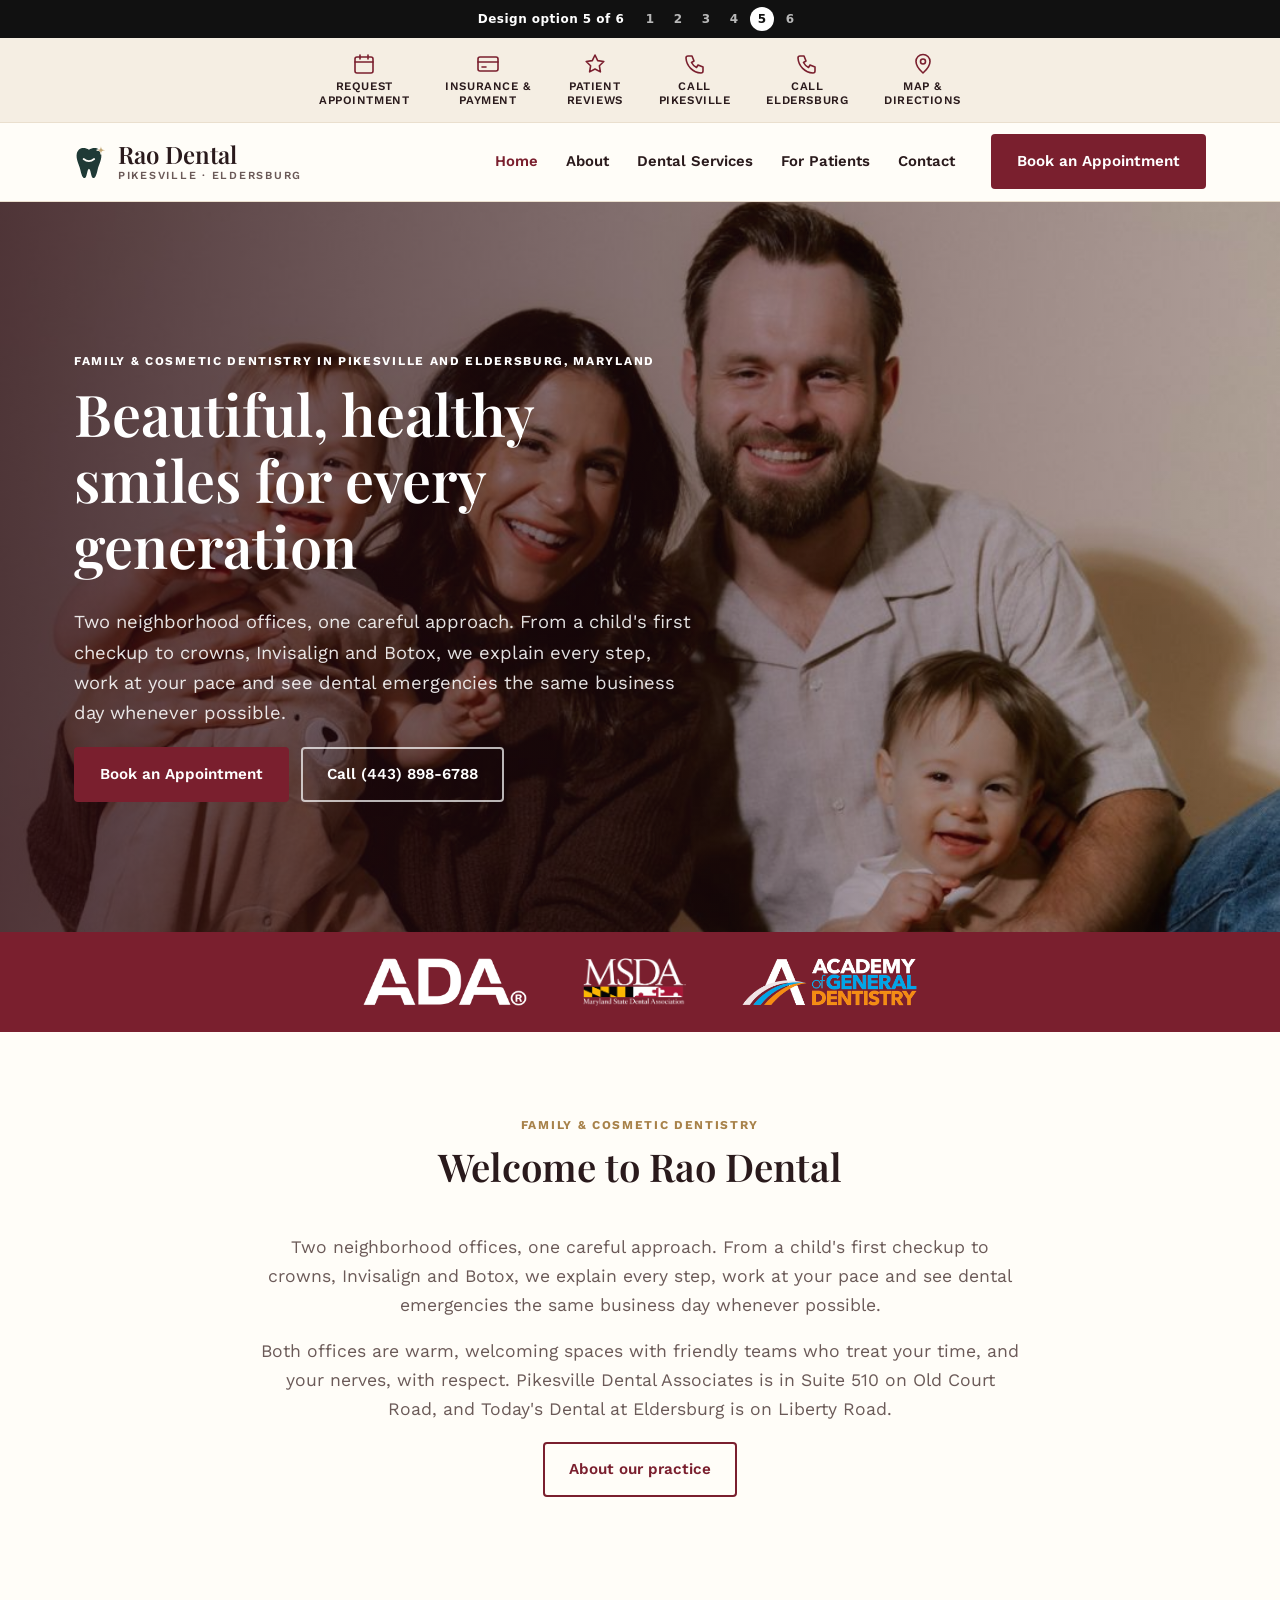
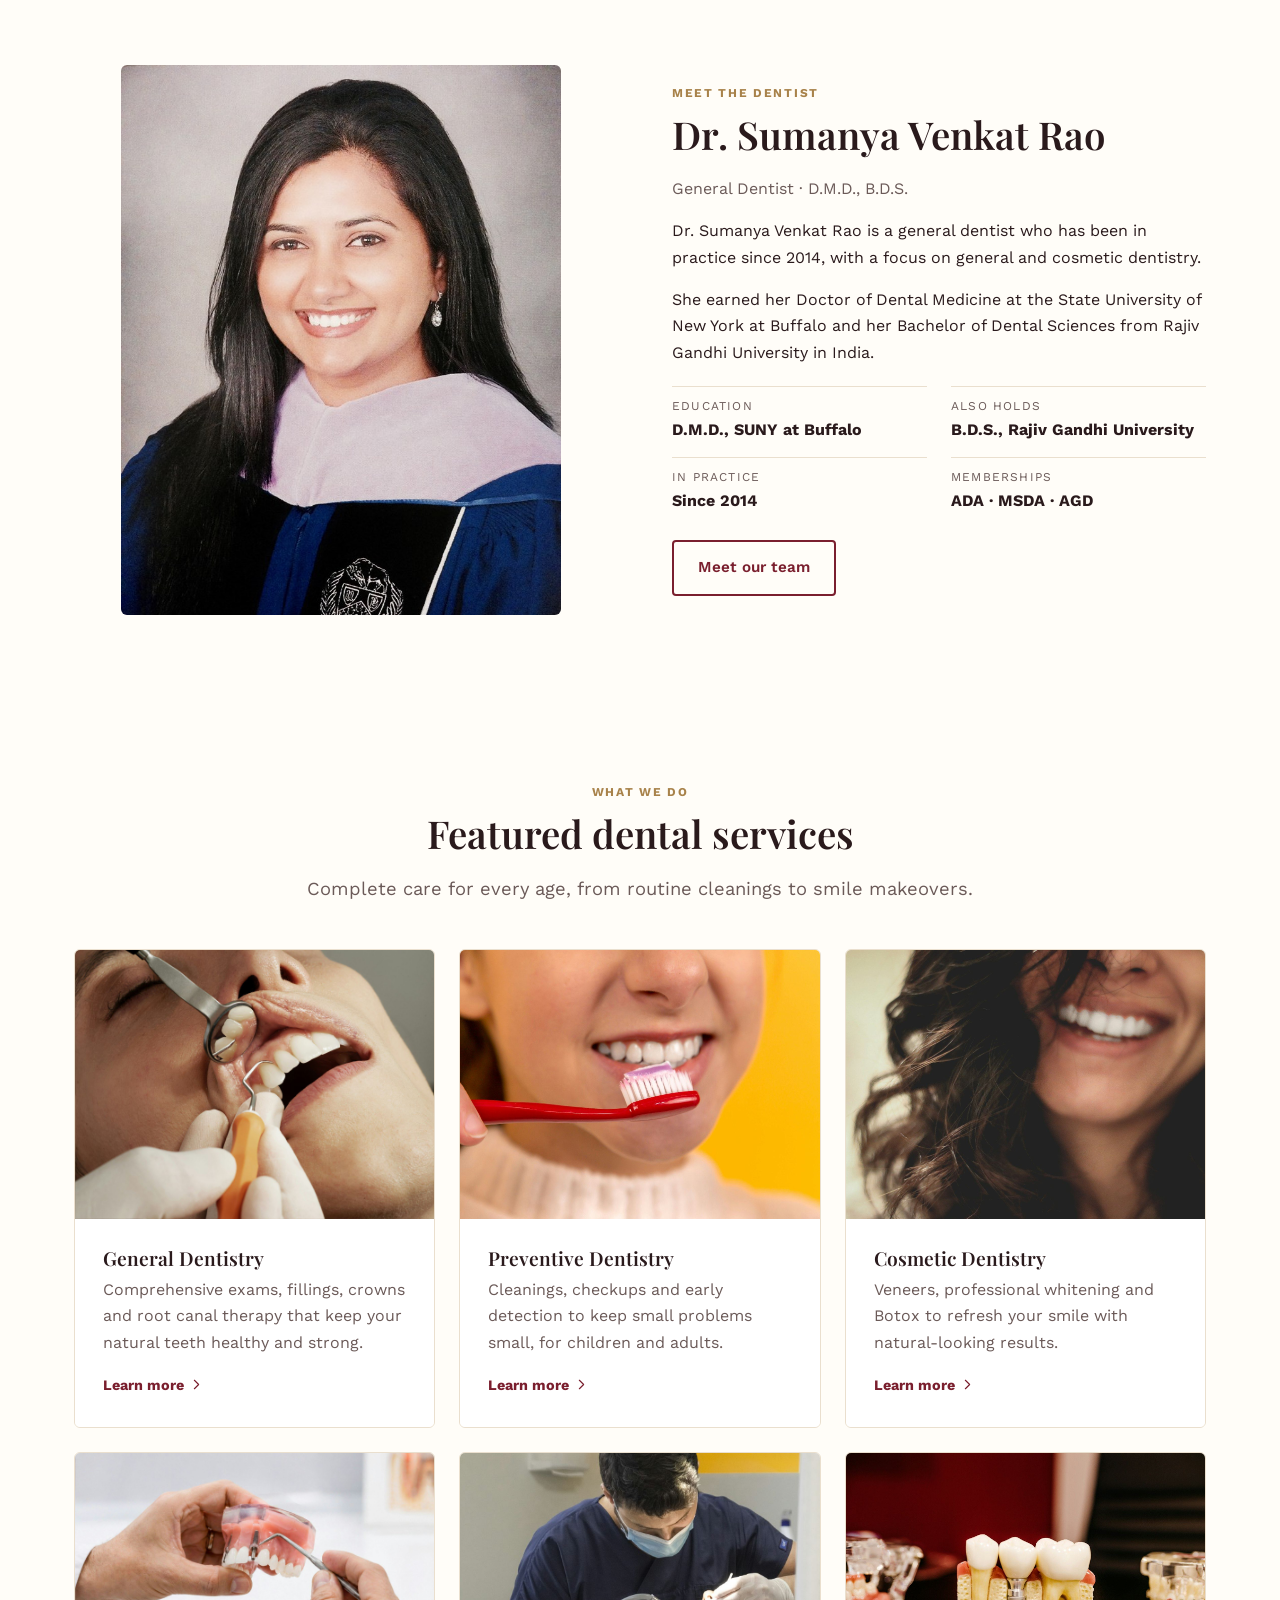
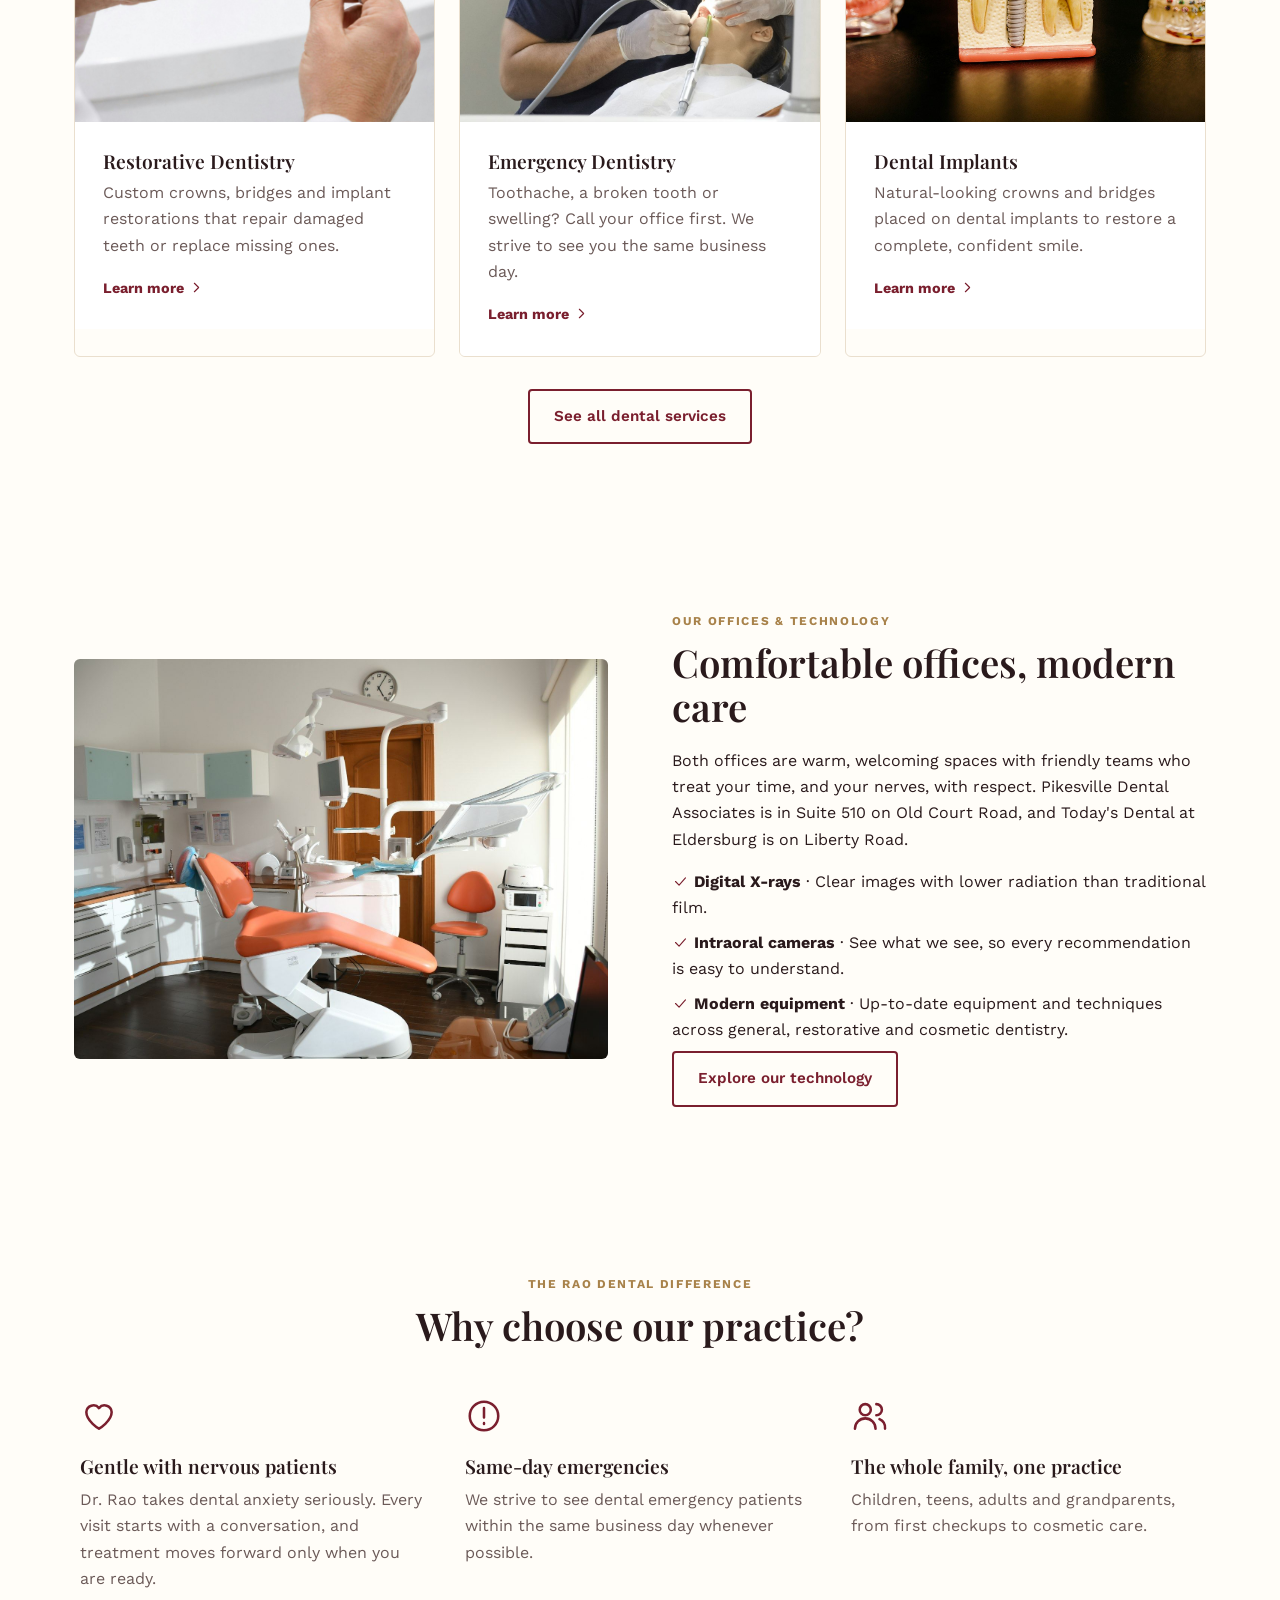
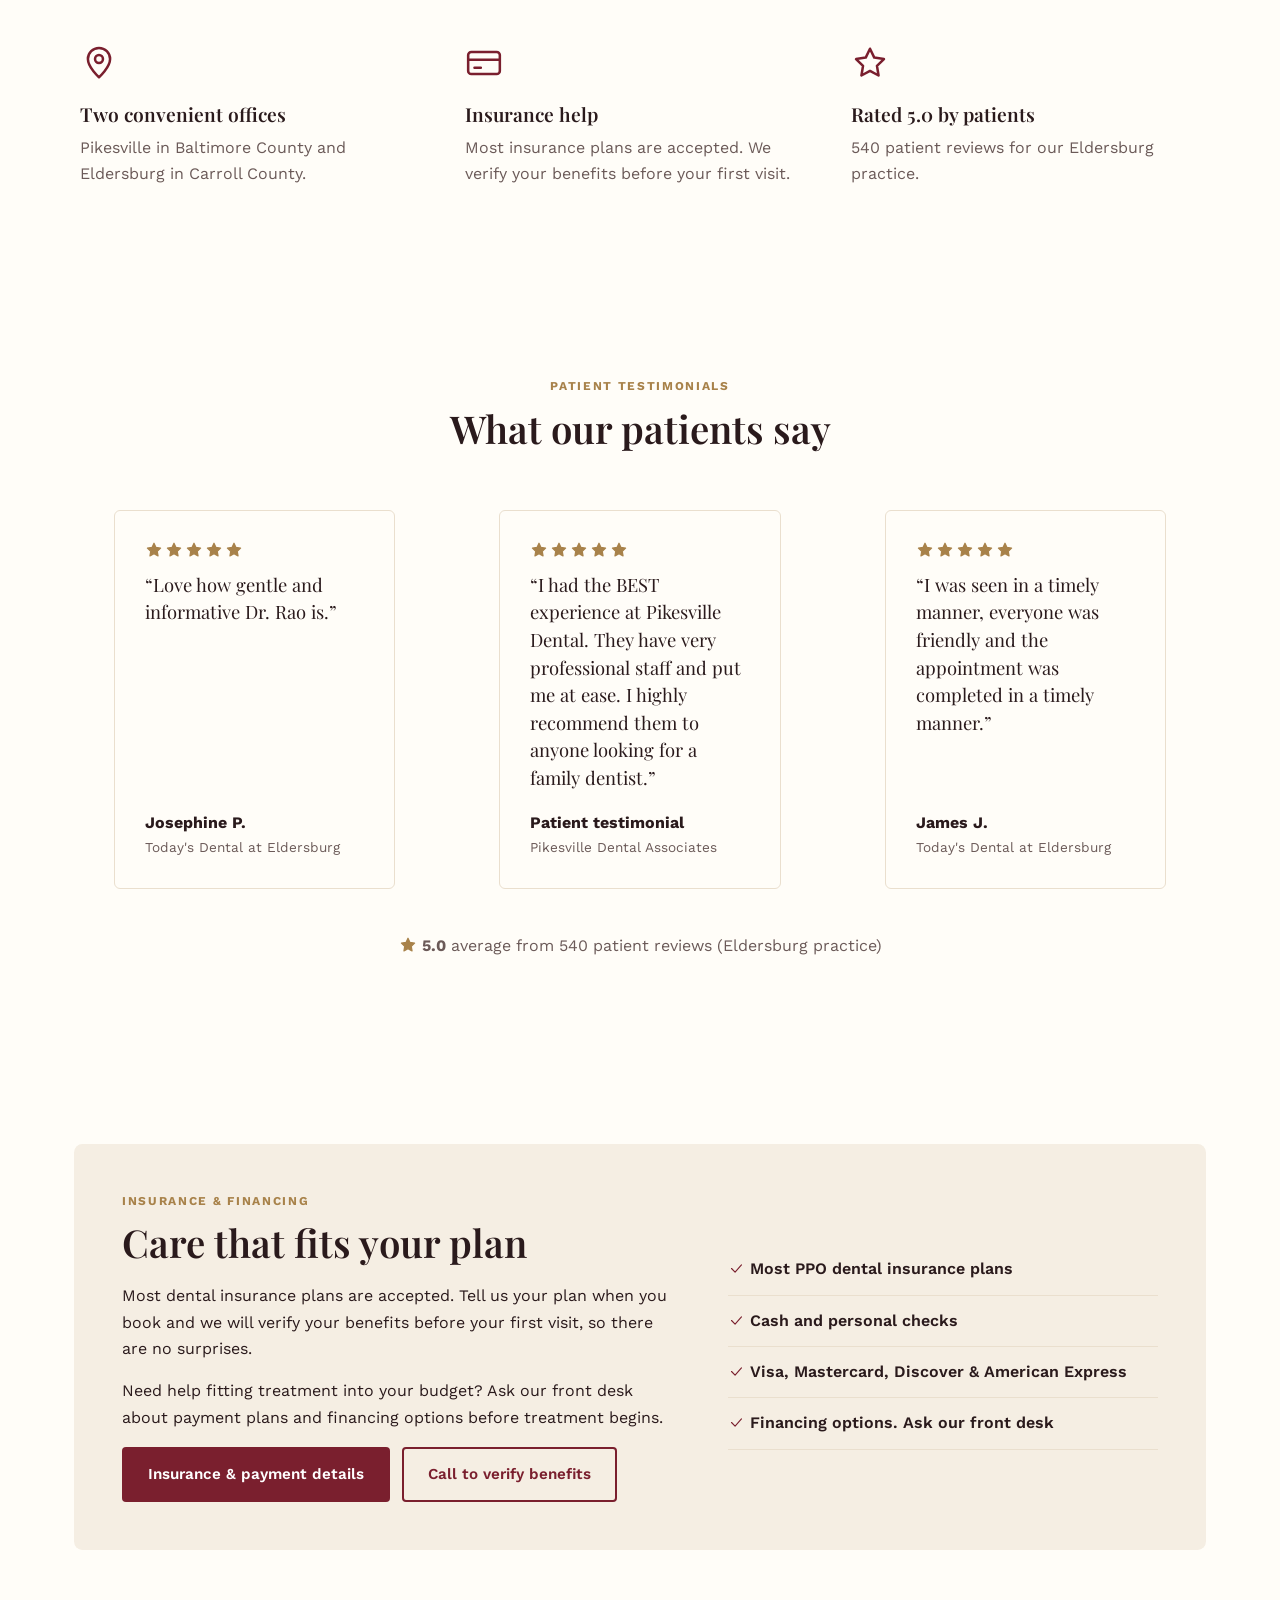
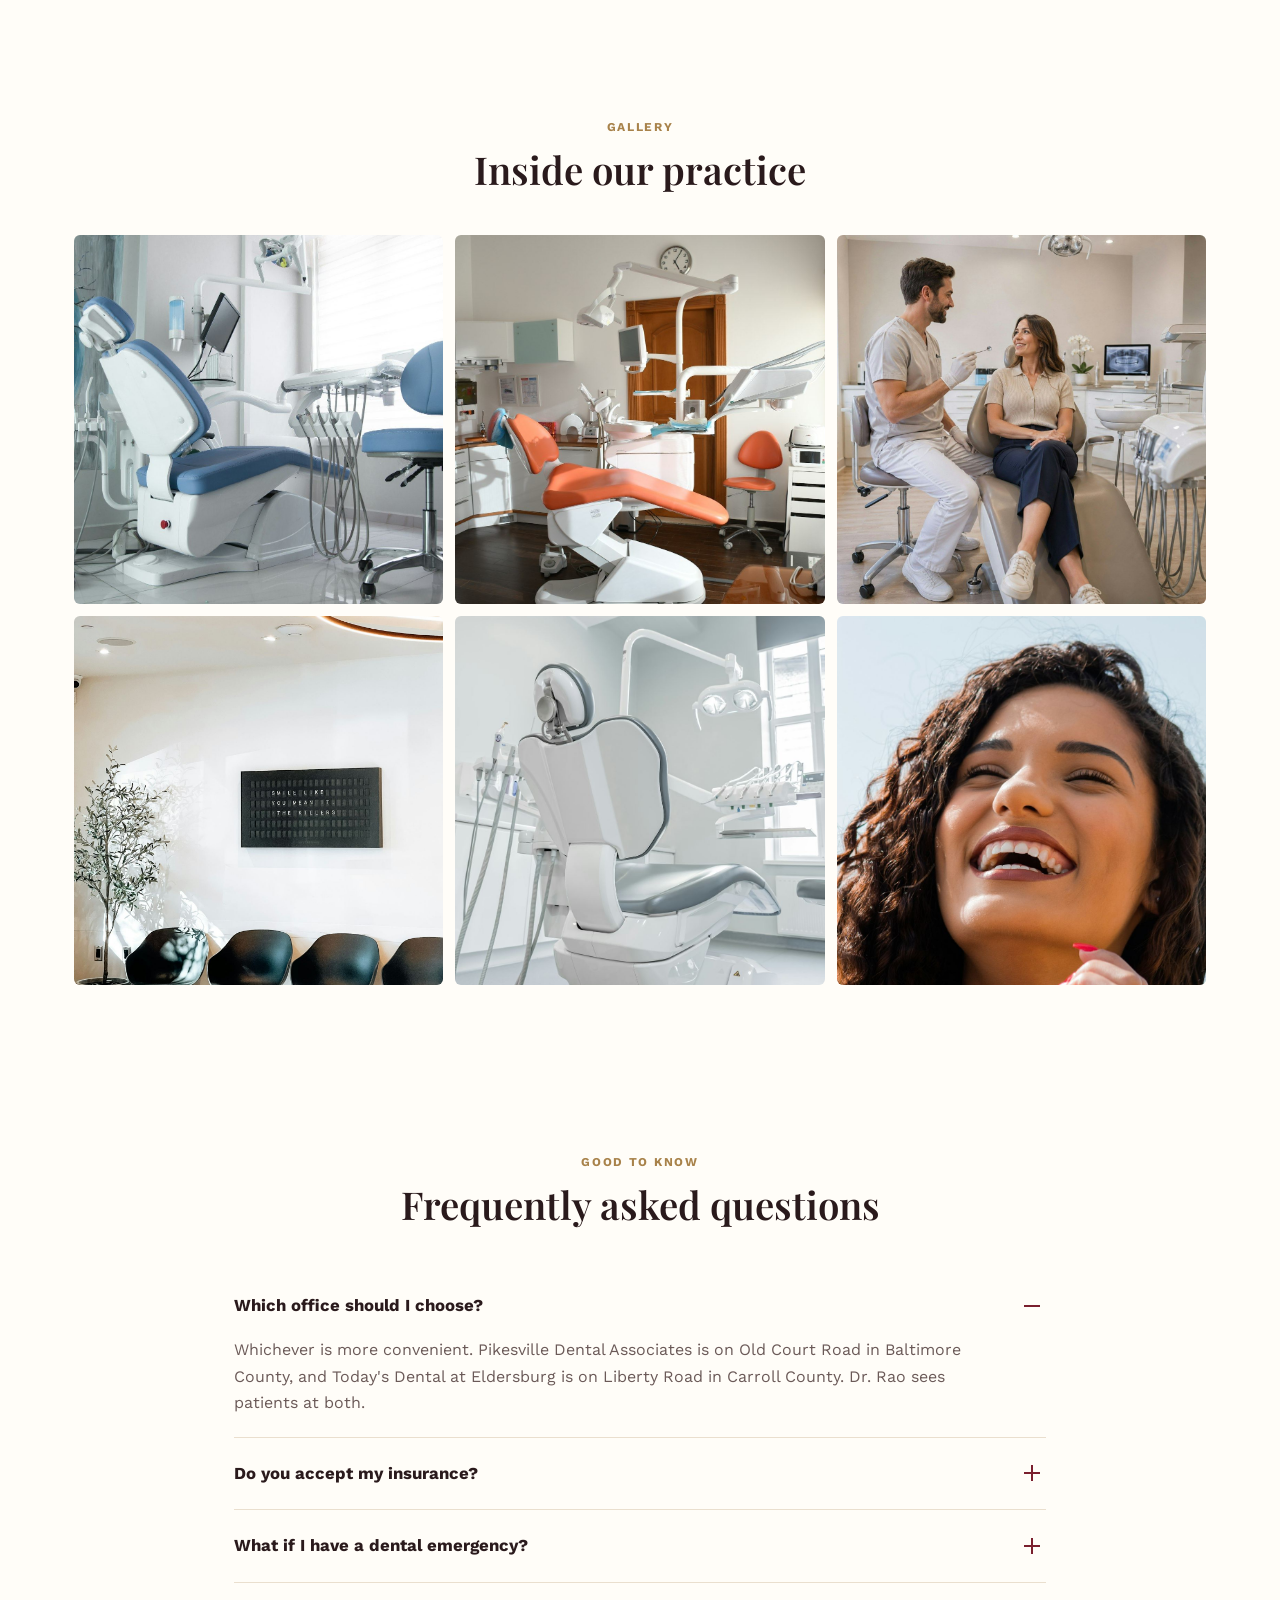
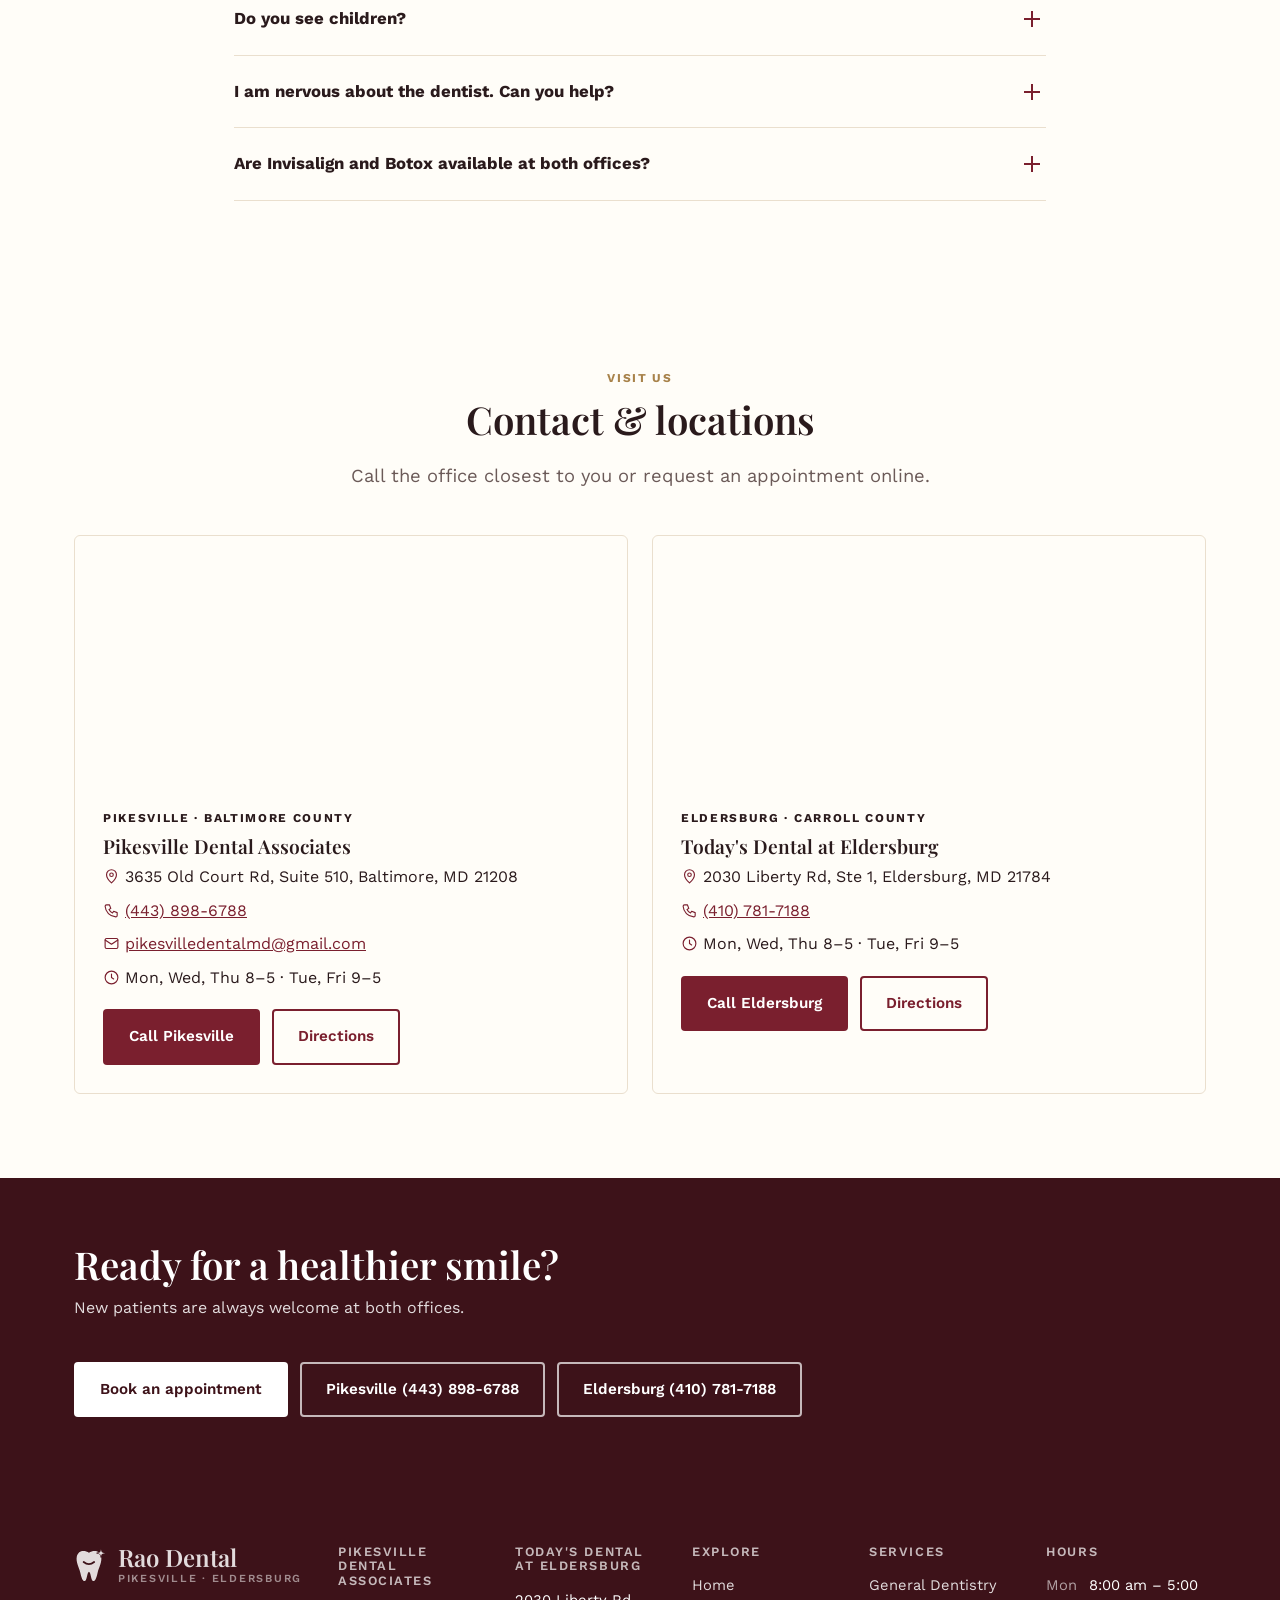
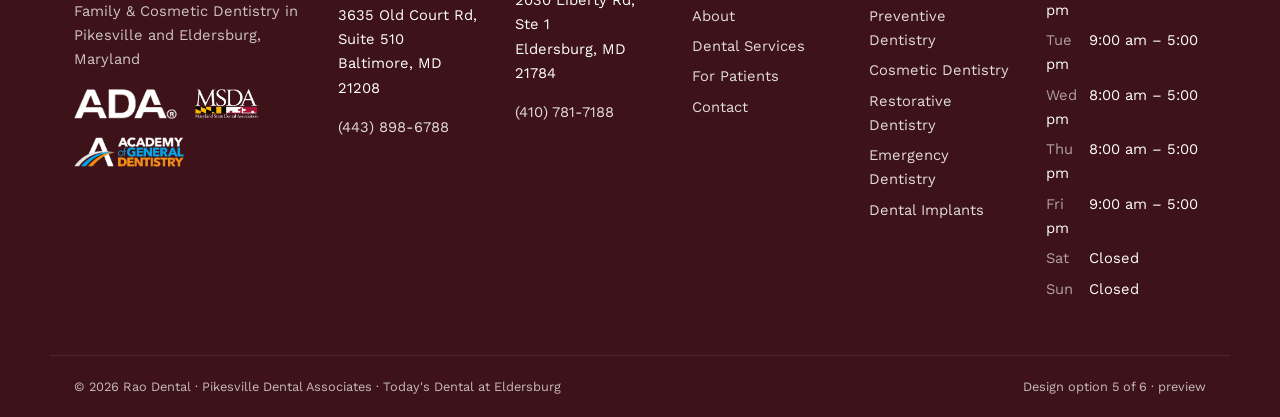
==== commit 68e6a51f: "Polish: free Unsplash photos, per-service images, option switcher, form request buttons Co-Authored-" ====
--- a/index.html
+++ b/index.html
@@ -2,4 +2,4 @@
 <title>Family &amp; Cosmetic Dentistry | Rao Dental</title><meta name="description" content="Family &amp; Cosmetic Dentistry in Pikesville and Eldersburg, Maryland"><meta name="robots" content="noindex">
 <link rel="icon" href="img/rao-favicon.svg"><link rel="preconnect" href="https://fonts.googleapis.com"><link rel="preconnect" href="https://fonts.gstatic.com" crossorigin>
 <link href="https://fonts.googleapis.com/css2?family=Playfair+Display:wght@500;600;700&family=Work+Sans:wght@400;500;600&display=swap" rel="stylesheet"><link rel="stylesheet" href="css/site.css"></head>
-<body class="style-5"><a class="skip" href="#main">Skip to content</a><div class="util icons"><div class="wrap"><a href="contact.html#appointment"><svg class="ic" viewBox="0 0 24 24" fill="none" stroke="currentColor" stroke-width="1.6" stroke-linecap="round" stroke-linejoin="round" aria-hidden="true"><rect x="3" y="5" width="18" height="16" rx="2"/><path d="M3 10h18M8 3v4M16 3v4"/></svg><span>Request<br>Appointment</span></a><a href="patients.html#insurance"><svg class="ic" viewBox="0 0 24 24" fill="none" stroke="currentColor" stroke-width="1.6" stroke-linecap="round" stroke-linejoin="round" aria-hidden="true"><rect x="2" y="5" width="20" height="14" rx="2"/><path d="M2 10h20M6 15h4"/></svg><span>Insurance &amp;<br>Payment</span></a><a href="index.html#reviews"><svg class="ic" viewBox="0 0 24 24" fill="none" stroke="currentColor" stroke-width="1.6" stroke-linecap="round" stroke-linejoin="round" aria-hidden="true"><path d="M12 3l2.7 5.6 6.1.9-4.4 4.3 1 6.1L12 17l-5.4 2.9 1-6.1L3.2 9.5l6.1-.9L12 3z"/></svg><span>Patient<br>Reviews</span></a><a href="tel:+14438986788"><svg class="ic" viewBox="0 0 24 24" fill="none" stroke="currentColor" stroke-width="1.6" stroke-linecap="round" stroke-linejoin="round" aria-hidden="true"><path d="M5 4h4l2 5-2.5 1.5a11 11 0 0 0 5 5L15 13l5 2v4a2 2 0 0 1-2 2A16 16 0 0 1 3 6a2 2 0 0 1 2-2z"/></svg><span>Call<br>Pikesville</span></a><a href="tel:+14107817188"><svg class="ic" viewBox="0 0 24 24" fill="none" stroke="currentColor" stroke-width="1.6" stroke-linecap="round" stroke-linejoin="round" aria-hidden="true"><path d="M5 4h4l2 5-2.5 1.5a11 11 0 0 0 5 5L15 13l5 2v4a2 2 0 0 1-2 2A16 16 0 0 1 3 6a2 2 0 0 1 2-2z"/></svg><span>Call<br>Eldersburg</span></a><a href="contact.html#location"><svg class="ic" viewBox="0 0 24 24" fill="none" stroke="currentColor" stroke-width="1.6" stroke-linecap="round" stroke-linejoin="round" aria-hidden="true"><path d="M12 21s-7-6.2-7-11.5a7 7 0 0 1 14 0C19 14.8 12 21 12 21z"/><circle cx="12" cy="9.5" r="2.5"/></svg><span>Map &amp;<br>Directions</span></a></div></div><header class="site-header"><div class="wrap hdr"><a class="logo" href="index.html"><img src="img/rao-logo-mark.svg" alt="" class="logo-mark"><span>Rao Dental<small>Pikesville · Eldersburg</small></span></a><input type="checkbox" id="nav-t" class="nav-t" aria-label="Menu"><label for="nav-t" class="burger"><svg class="ic" viewBox="0 0 24 24" fill="none" stroke="currentColor" stroke-width="1.6" stroke-linecap="round" stroke-linejoin="round" aria-hidden="true"><path d="M4 7h16M4 12h16M4 17h16"/></svg></label><nav aria-label="Main"><ul class="nav"><li><a href="index.html" aria-current="page">Home</a></li><li class="has-sub"><a href="about.html">About</a><ul class="sub"><li><a href="about.html#practice">About Our Practice</a></li><li><a href="about.html#team">Meet Our Dentist &amp; Team</a></li><li><a href="about.html#office">Our Office</a></li><li><a href="about.html#technology">Dental Technology</a></li><li><a href="about.html#philosophy">Our Philosophy</a></li></ul></li><li class="has-sub"><a href="services.html">Dental Services</a><ul class="sub"><li><a href="services.html#general">General Dentistry</a></li><li><a href="services.html#preventive">Preventive Dentistry</a></li><li><a href="services.html#cosmetic">Cosmetic Dentistry</a></li><li><a href="services.html#restorative">Restorative Dentistry</a></li><li><a href="services.html#emergency">Emergency Dentistry</a></li><li><a href="services.html#implants">Dental Implants</a></li><li><a href="services.html#periodontal">Periodontal Care</a></li><li><a href="services.html#orthodontics">Orthodontics</a></li><li><a href="services.html#sedation">Sedation Dentistry</a></li></ul></li><li class="has-sub"><a href="patients.html">For Patients</a><ul class="sub"><li><a href="patients.html#new-patients">New Patient Information</a></li><li><a href="patients.html#first-visit">Your First Visit</a></li><li><a href="patients.html#forms">Patient Forms</a></li><li><a href="patients.html#insurance">Insurance &amp; Financing</a></li><li><a href="patients.html#payment">Payment Options</a></li><li><a href="patients.html#faq">Patient FAQs</a></li><li><a href="patients.html#post-op">Post-Operative Instructions</a></li></ul></li><li class="has-sub"><a href="contact.html">Contact</a><ul class="sub"><li><a href="contact.html#info">Contact Information</a></li><li><a href="contact.html#hours">Office Hours</a></li><li><a href="contact.html#location">Location &amp; Directions</a></li><li><a href="contact.html#appointment">Request an Appointment</a></li></ul></li></ul></nav><div class="hdr-cta"><a class="btn btn-primary" href="contact.html#appointment">Book an Appointment</a></div></div></header><main id="main"><section class="hero hero-photo left" style="background-image:url(img/frame-1.jpg)"><div class="wrap"><div class="hero-box"><p class="eyebrow">Family &amp; Cosmetic Dentistry in Pikesville and Eldersburg, Maryland</p><h1>Beautiful, healthy smiles for every generation</h1><p class="lead">Two neighborhood offices, one careful approach. From a child&#x27;s first checkup to crowns, Invisalign and Botox, we explain every step, work at your pace and see dental emergencies the same business day whenever possible.</p><div class="btn-row"><a class="btn btn-primary" href="contact.html#appointment">Book an Appointment</a><a class="btn btn-outline-light" href="tel:+14438986788">Call (443) 898-6788</a></div></div></div></section><section class="trust"><div class="wrap"><div class="badges"><img src="img/assoc-ada-white.png" alt="ADA member" loading="lazy"><img src="img/assoc-msda-white.png" alt="MSDA member" loading="lazy"><img src="img/assoc-agd-white.png" alt="AGD member" loading="lazy"></div></div></section><section class="sec intro-sec"><div class="wrap"><header class="sec-head center"><p class="eyebrow">Family &amp; cosmetic dentistry</p><h2>Welcome to Rao Dental</h2></header><div class="intro"><p>Two neighborhood offices, one careful approach. From a child&#x27;s first checkup to crowns, Invisalign and Botox, we explain every step, work at your pace and see dental emergencies the same business day whenever possible.</p><p>Both offices are warm, welcoming spaces with friendly teams who treat your time, and your nerves, with respect. Pikesville Dental Associates is in Suite 510 on Old Court Road, and Today&#x27;s Dental at Eldersburg is on Liberty Road.</p><a class="btn btn-ghost" href="about.html">About our practice</a></div></div></section><section class="sec doc-sec" id="dentist"><div class="wrap"><div class="split"><div class="split-media portrait"><img src="img/dr-rao-portrait.jpg" alt="Dr. Sumanya Venkat Rao" loading="lazy"></div><div class="split-text"><p class="eyebrow">Meet the dentist</p><h2>Dr. Sumanya Venkat Rao</h2><p class="muted">General Dentist · D.M.D., B.D.S.</p><p>Dr. Sumanya Venkat Rao is a general dentist who has been in practice since 2014, with a focus on general and cosmetic dentistry.</p><p>She earned her Doctor of Dental Medicine at the State University of New York at Buffalo and her Bachelor of Dental Sciences from Rajiv Gandhi University in India.</p><ul class="facts"><li><span>Education</span><strong>D.M.D., SUNY at Buffalo</strong></li><li><span>Also holds</span><strong>B.D.S., Rajiv Gandhi University</strong></li><li><span>In practice</span><strong>Since 2014</strong></li><li><span>Memberships</span><strong>ADA · MSDA · AGD</strong></li></ul><a class="btn btn-ghost" href="about.html#team">Meet our team</a></div></div></div></section><section class="sec svc-sec" id="services"><div class="wrap"><header class="sec-head center"><p class="eyebrow">What we do</p><h2>Featured dental services</h2><p class="lead">Complete care for every age, from routine cleanings to smile makeovers.</p></header><div class="grid g3 svc-grid"><a class="card svc" href="services.html#general"><div class="svc-img" style="background-image:url(img/frame-16.jpg)"></div><div class="card-body"><h3>General Dentistry</h3><p>Comprehensive exams, fillings, crowns and root canal therapy that keep your natural teeth healthy and strong.</p><span class="more">Learn more <svg class="ic sm" viewBox="0 0 24 24" fill="none" stroke="currentColor" stroke-width="1.6" stroke-linecap="round" stroke-linejoin="round" aria-hidden="true"><path d="M9 6l6 6-6 6"/></svg></span></div></a><a class="card svc" href="services.html#preventive"><div class="svc-img" style="background-image:url(img/frame-10.jpg)"></div><div class="card-body"><h3>Preventive Dentistry</h3><p>Cleanings, checkups and early detection to keep small problems small, for children and adults.</p><span class="more">Learn more <svg class="ic sm" viewBox="0 0 24 24" fill="none" stroke="currentColor" stroke-width="1.6" stroke-linecap="round" stroke-linejoin="round" aria-hidden="true"><path d="M9 6l6 6-6 6"/></svg></span></div></a><a class="card svc" href="services.html#cosmetic"><div class="svc-img" style="background-image:url(img/frame-4.jpg)"></div><div class="card-body"><h3>Cosmetic Dentistry</h3><p>Veneers, professional whitening and Botox to refresh your smile with natural-looking results.</p><span class="more">Learn more <svg class="ic sm" viewBox="0 0 24 24" fill="none" stroke="currentColor" stroke-width="1.6" stroke-linecap="round" stroke-linejoin="round" aria-hidden="true"><path d="M9 6l6 6-6 6"/></svg></span></div></a><a class="card svc" href="services.html#restorative"><div class="svc-img" style="background-image:url(img/frame-13.jpg)"></div><div class="card-body"><h3>Restorative Dentistry</h3><p>Custom crowns, bridges and implant restorations that repair damaged teeth or replace missing ones.</p><span class="more">Learn more <svg class="ic sm" viewBox="0 0 24 24" fill="none" stroke="currentColor" stroke-width="1.6" stroke-linecap="round" stroke-linejoin="round" aria-hidden="true"><path d="M9 6l6 6-6 6"/></svg></span></div></a><a class="card svc" href="services.html#emergency"><div class="svc-img" style="background-image:url(img/frame-7.jpg)"></div><div class="card-body"><h3>Emergency Dentistry</h3><p>Toothache, a broken tooth or swelling? Call your office first. We strive to see you the same business day.</p><span class="more">Learn more <svg class="ic sm" viewBox="0 0 24 24" fill="none" stroke="currentColor" stroke-width="1.6" stroke-linecap="round" stroke-linejoin="round" aria-hidden="true"><path d="M9 6l6 6-6 6"/></svg></span></div></a><a class="card svc" href="services.html#implants"><div class="svc-img" style="background-image:url(img/hero-dental-poster.jpg)"></div><div class="card-body"><h3>Dental Implants</h3><p>Natural-looking crowns and bridges placed on dental implants to restore a complete, confident smile.</p><span class="more">Learn more <svg class="ic sm" viewBox="0 0 24 24" fill="none" stroke="currentColor" stroke-width="1.6" stroke-linecap="round" stroke-linejoin="round" aria-hidden="true"><path d="M9 6l6 6-6 6"/></svg></span></div></a></div><div class="center mt"><a class="btn btn-ghost" href="services.html">See all dental services</a></div></div></section><section class="sec office-sec" id="office"><div class="wrap"><div class="split"><div class="split-media"><img src="img/frame-10.jpg" alt="Dental treatment room" loading="lazy"></div><div class="split-text"><p class="eyebrow">Our offices &amp; technology</p><h2>Comfortable offices, modern care</h2><p>Both offices are warm, welcoming spaces with friendly teams who treat your time, and your nerves, with respect. Pikesville Dental Associates is in Suite 510 on Old Court Road, and Today&#x27;s Dental at Eldersburg is on Liberty Road.</p><p class="tick"><svg class="ic sm" viewBox="0 0 24 24" fill="none" stroke="currentColor" stroke-width="1.6" stroke-linecap="round" stroke-linejoin="round" aria-hidden="true"><path d="M5 12l5 5 9-10"/></svg> <strong>Digital X-rays</strong> · Clear images with lower radiation than traditional film.</p><p class="tick"><svg class="ic sm" viewBox="0 0 24 24" fill="none" stroke="currentColor" stroke-width="1.6" stroke-linecap="round" stroke-linejoin="round" aria-hidden="true"><path d="M5 12l5 5 9-10"/></svg> <strong>Intraoral cameras</strong> · See what we see, so every recommendation is easy to understand.</p><p class="tick"><svg class="ic sm" viewBox="0 0 24 24" fill="none" stroke="currentColor" stroke-width="1.6" stroke-linecap="round" stroke-linejoin="round" aria-hidden="true"><path d="M5 12l5 5 9-10"/></svg> <strong>Modern equipment</strong> · Up-to-date equipment and techniques across general, restorative and cosmetic dentistry.</p><a class="btn btn-ghost" href="about.html#technology">Explore our technology</a></div></div></div></section><section class="sec why-sec" id="why"><div class="wrap"><header class="sec-head center"><p class="eyebrow">The Rao Dental difference</p><h2>Why choose our practice?</h2></header><div class="grid g3 why"><div class="why-item"><svg class="ic why-ic" viewBox="0 0 24 24" fill="none" stroke="currentColor" stroke-width="1.6" stroke-linecap="round" stroke-linejoin="round" aria-hidden="true"><path d="M12 20s-8-4.7-8-10.5A4.5 4.5 0 0 1 12 7a4.5 4.5 0 0 1 8 2.5C20 15.3 12 20 12 20z"/></svg><h3>Gentle with nervous patients</h3><p>Dr. Rao takes dental anxiety seriously. Every visit starts with a conversation, and treatment moves forward only when you are ready.</p></div><div class="why-item"><svg class="ic why-ic" viewBox="0 0 24 24" fill="none" stroke="currentColor" stroke-width="1.6" stroke-linecap="round" stroke-linejoin="round" aria-hidden="true"><circle cx="12" cy="12" r="9"/><path d="M12 7v6M12 16.5v.5"/></svg><h3>Same-day emergencies</h3><p>We strive to see dental emergency patients within the same business day whenever possible.</p></div><div class="why-item"><svg class="ic why-ic" viewBox="0 0 24 24" fill="none" stroke="currentColor" stroke-width="1.6" stroke-linecap="round" stroke-linejoin="round" aria-hidden="true"><circle cx="9" cy="8" r="3.5"/><path d="M2.5 20a6.5 6.5 0 0 1 13 0M16 4.5a3.5 3.5 0 0 1 0 7M18 14a6 6 0 0 1 3.5 6"/></svg><h3>The whole family, one practice</h3><p>Children, teens, adults and grandparents, from first checkups to cosmetic care.</p></div><div class="why-item"><svg class="ic why-ic" viewBox="0 0 24 24" fill="none" stroke="currentColor" stroke-width="1.6" stroke-linecap="round" stroke-linejoin="round" aria-hidden="true"><path d="M12 21s-7-6.2-7-11.5a7 7 0 0 1 14 0C19 14.8 12 21 12 21z"/><circle cx="12" cy="9.5" r="2.5"/></svg><h3>Two convenient offices</h3><p>Pikesville in Baltimore County and Eldersburg in Carroll County.</p></div><div class="why-item"><svg class="ic why-ic" viewBox="0 0 24 24" fill="none" stroke="currentColor" stroke-width="1.6" stroke-linecap="round" stroke-linejoin="round" aria-hidden="true"><rect x="2" y="5" width="20" height="14" rx="2"/><path d="M2 10h20M6 15h4"/></svg><h3>Insurance help</h3><p>Most insurance plans are accepted. We verify your benefits before your first visit.</p></div><div class="why-item"><svg class="ic why-ic" viewBox="0 0 24 24" fill="none" stroke="currentColor" stroke-width="1.6" stroke-linecap="round" stroke-linejoin="round" aria-hidden="true"><path d="M12 3l2.7 5.6 6.1.9-4.4 4.3 1 6.1L12 17l-5.4 2.9 1-6.1L3.2 9.5l6.1-.9L12 3z"/></svg><h3>Rated 5.0 by patients</h3><p>540 patient reviews for our Eldersburg practice.</p></div></div></div></section><section class="sec rev-sec" id="reviews"><div class="wrap"><header class="sec-head center"><p class="eyebrow">Patient testimonials</p><h2>What our patients say</h2></header><div class="grid g3 tst"><figure class="card quote"><span class="stars"><svg class="ic st" viewBox="0 0 24 24" fill="none" stroke="currentColor" stroke-width="1.6" stroke-linecap="round" stroke-linejoin="round" aria-hidden="true"><path d="M12 3l2.7 5.6 6.1.9-4.4 4.3 1 6.1L12 17l-5.4 2.9 1-6.1L3.2 9.5l6.1-.9L12 3z"/></svg><svg class="ic st" viewBox="0 0 24 24" fill="none" stroke="currentColor" stroke-width="1.6" stroke-linecap="round" stroke-linejoin="round" aria-hidden="true"><path d="M12 3l2.7 5.6 6.1.9-4.4 4.3 1 6.1L12 17l-5.4 2.9 1-6.1L3.2 9.5l6.1-.9L12 3z"/></svg><svg class="ic st" viewBox="0 0 24 24" fill="none" stroke="currentColor" stroke-width="1.6" stroke-linecap="round" stroke-linejoin="round" aria-hidden="true"><path d="M12 3l2.7 5.6 6.1.9-4.4 4.3 1 6.1L12 17l-5.4 2.9 1-6.1L3.2 9.5l6.1-.9L12 3z"/></svg><svg class="ic st" viewBox="0 0 24 24" fill="none" stroke="currentColor" stroke-width="1.6" stroke-linecap="round" stroke-linejoin="round" aria-hidden="true"><path d="M12 3l2.7 5.6 6.1.9-4.4 4.3 1 6.1L12 17l-5.4 2.9 1-6.1L3.2 9.5l6.1-.9L12 3z"/></svg><svg class="ic st" viewBox="0 0 24 24" fill="none" stroke="currentColor" stroke-width="1.6" stroke-linecap="round" stroke-linejoin="round" aria-hidden="true"><path d="M12 3l2.7 5.6 6.1.9-4.4 4.3 1 6.1L12 17l-5.4 2.9 1-6.1L3.2 9.5l6.1-.9L12 3z"/></svg></span><blockquote>“Love how gentle and informative Dr. Rao is.”</blockquote><figcaption><strong>Josephine P.</strong><span>Today&#x27;s Dental at Eldersburg</span></figcaption></figure><figure class="card quote"><span class="stars"><svg class="ic st" viewBox="0 0 24 24" fill="none" stroke="currentColor" stroke-width="1.6" stroke-linecap="round" stroke-linejoin="round" aria-hidden="true"><path d="M12 3l2.7 5.6 6.1.9-4.4 4.3 1 6.1L12 17l-5.4 2.9 1-6.1L3.2 9.5l6.1-.9L12 3z"/></svg><svg class="ic st" viewBox="0 0 24 24" fill="none" stroke="currentColor" stroke-width="1.6" stroke-linecap="round" stroke-linejoin="round" aria-hidden="true"><path d="M12 3l2.7 5.6 6.1.9-4.4 4.3 1 6.1L12 17l-5.4 2.9 1-6.1L3.2 9.5l6.1-.9L12 3z"/></svg><svg class="ic st" viewBox="0 0 24 24" fill="none" stroke="currentColor" stroke-width="1.6" stroke-linecap="round" stroke-linejoin="round" aria-hidden="true"><path d="M12 3l2.7 5.6 6.1.9-4.4 4.3 1 6.1L12 17l-5.4 2.9 1-6.1L3.2 9.5l6.1-.9L12 3z"/></svg><svg class="ic st" viewBox="0 0 24 24" fill="none" stroke="currentColor" stroke-width="1.6" stroke-linecap="round" stroke-linejoin="round" aria-hidden="true"><path d="M12 3l2.7 5.6 6.1.9-4.4 4.3 1 6.1L12 17l-5.4 2.9 1-6.1L3.2 9.5l6.1-.9L12 3z"/></svg><svg class="ic st" viewBox="0 0 24 24" fill="none" stroke="currentColor" stroke-width="1.6" stroke-linecap="round" stroke-linejoin="round" aria-hidden="true"><path d="M12 3l2.7 5.6 6.1.9-4.4 4.3 1 6.1L12 17l-5.4 2.9 1-6.1L3.2 9.5l6.1-.9L12 3z"/></svg></span><blockquote>“I had the BEST experience at Pikesville Dental. They have very professional staff and put me at ease. I highly recommend them to anyone looking for a family dentist.”</blockquote><figcaption><strong>Patient testimonial</strong><span>Pikesville Dental Associates</span></figcaption></figure><figure class="card quote"><span class="stars"><svg class="ic st" viewBox="0 0 24 24" fill="none" stroke="currentColor" stroke-width="1.6" stroke-linecap="round" stroke-linejoin="round" aria-hidden="true"><path d="M12 3l2.7 5.6 6.1.9-4.4 4.3 1 6.1L12 17l-5.4 2.9 1-6.1L3.2 9.5l6.1-.9L12 3z"/></svg><svg class="ic st" viewBox="0 0 24 24" fill="none" stroke="currentColor" stroke-width="1.6" stroke-linecap="round" stroke-linejoin="round" aria-hidden="true"><path d="M12 3l2.7 5.6 6.1.9-4.4 4.3 1 6.1L12 17l-5.4 2.9 1-6.1L3.2 9.5l6.1-.9L12 3z"/></svg><svg class="ic st" viewBox="0 0 24 24" fill="none" stroke="currentColor" stroke-width="1.6" stroke-linecap="round" stroke-linejoin="round" aria-hidden="true"><path d="M12 3l2.7 5.6 6.1.9-4.4 4.3 1 6.1L12 17l-5.4 2.9 1-6.1L3.2 9.5l6.1-.9L12 3z"/></svg><svg class="ic st" viewBox="0 0 24 24" fill="none" stroke="currentColor" stroke-width="1.6" stroke-linecap="round" stroke-linejoin="round" aria-hidden="true"><path d="M12 3l2.7 5.6 6.1.9-4.4 4.3 1 6.1L12 17l-5.4 2.9 1-6.1L3.2 9.5l6.1-.9L12 3z"/></svg><svg class="ic st" viewBox="0 0 24 24" fill="none" stroke="currentColor" stroke-width="1.6" stroke-linecap="round" stroke-linejoin="round" aria-hidden="true"><path d="M12 3l2.7 5.6 6.1.9-4.4 4.3 1 6.1L12 17l-5.4 2.9 1-6.1L3.2 9.5l6.1-.9L12 3z"/></svg></span><blockquote>“I was seen in a timely manner, everyone was friendly and the appointment was completed in a timely manner.”</blockquote><figcaption><strong>James J.</strong><span>Today&#x27;s Dental at Eldersburg</span></figcaption></figure></div><p class="rating-note"><svg class="ic st" viewBox="0 0 24 24" fill="none" stroke="currentColor" stroke-width="1.6" stroke-linecap="round" stroke-linejoin="round" aria-hidden="true"><path d="M12 3l2.7 5.6 6.1.9-4.4 4.3 1 6.1L12 17l-5.4 2.9 1-6.1L3.2 9.5l6.1-.9L12 3z"/></svg> <strong>5.0</strong> average from 540 patient reviews (Eldersburg practice)</p></div></section><section class="sec ins-sec" id="insurance"><div class="wrap"><div class="ins"><div class="ins-text"><p class="eyebrow">Insurance &amp; financing</p><h2>Care that fits your plan</h2><p>Most dental insurance plans are accepted. Tell us your plan when you book and we will verify your benefits before your first visit, so there are no surprises.</p><p>Need help fitting treatment into your budget? Ask our front desk about payment plans and financing options before treatment begins.</p><div class="btn-row"><a class="btn btn-primary" href="patients.html#insurance">Insurance &amp; payment details</a><a class="btn btn-ghost" href="tel:+14438986788">Call to verify benefits</a></div></div><ul class="ins-list"><li><svg class="ic sm" viewBox="0 0 24 24" fill="none" stroke="currentColor" stroke-width="1.6" stroke-linecap="round" stroke-linejoin="round" aria-hidden="true"><path d="M5 12l5 5 9-10"/></svg> Most PPO dental insurance plans</li><li><svg class="ic sm" viewBox="0 0 24 24" fill="none" stroke="currentColor" stroke-width="1.6" stroke-linecap="round" stroke-linejoin="round" aria-hidden="true"><path d="M5 12l5 5 9-10"/></svg> Cash and personal checks</li><li><svg class="ic sm" viewBox="0 0 24 24" fill="none" stroke="currentColor" stroke-width="1.6" stroke-linecap="round" stroke-linejoin="round" aria-hidden="true"><path d="M5 12l5 5 9-10"/></svg> Visa, Mastercard, Discover &amp; American Express</li><li><svg class="ic sm" viewBox="0 0 24 24" fill="none" stroke="currentColor" stroke-width="1.6" stroke-linecap="round" stroke-linejoin="round" aria-hidden="true"><path d="M5 12l5 5 9-10"/></svg> Financing options. Ask our front desk</li></ul></div></div></section><section class="sec gal-sec" id="gallery"><div class="wrap"><header class="sec-head center"><p class="eyebrow">Gallery</p><h2>Inside our practice</h2></header><div class="gallery"><img src="img/frame-16.jpg" alt="Rao Dental care" loading="lazy"><img src="img/frame-10.jpg" alt="Rao Dental care" loading="lazy"><img src="img/frame-4.jpg" alt="Rao Dental care" loading="lazy"><img src="img/frame-13.jpg" alt="Rao Dental care" loading="lazy"><img src="img/frame-7.jpg" alt="Rao Dental care" loading="lazy"><img src="img/hero-dental-poster.jpg" alt="Rao Dental care" loading="lazy"></div></div></section><section class="sec faq-sec narrow" id="faq"><div class="wrap"><header class="sec-head center"><p class="eyebrow">Good to know</p><h2>Frequently asked questions</h2></header><div class="faq"><details open><summary>Which office should I choose?<span class="plus" aria-hidden="true"></span></summary><p>Whichever is more convenient. Pikesville Dental Associates is on Old Court Road in Baltimore County, and Today&#x27;s Dental at Eldersburg is on Liberty Road in Carroll County. Dr. Rao sees patients at both.</p></details><details><summary>Do you accept my insurance?<span class="plus" aria-hidden="true"></span></summary><p>Most dental insurance plans are accepted. Tell us your plan when you book and we will verify your coverage before you come in.</p></details><details><summary>What if I have a dental emergency?<span class="plus" aria-hidden="true"></span></summary><p>Call your office right away. We strive to see emergency patients within the same business day whenever possible.</p></details><details><summary>Do you see children?<span class="plus" aria-hidden="true"></span></summary><p>Yes. We care for children, teens and adults, and we keep first visits friendly and relaxed.</p></details><details><summary>I am nervous about the dentist. Can you help?<span class="plus" aria-hidden="true"></span></summary><p>Absolutely. Dr. Rao is experienced with anxious patients. We explain each step, you set the pace, and we pause whenever you ask.</p></details><details><summary>Are Invisalign and Botox available at both offices?<span class="plus" aria-hidden="true"></span></summary><p>Please call the office you plan to visit and our team will confirm availability and schedule a consultation.</p></details></div></div></section><section class="sec contact-sec" id="contact"><div class="wrap"><header class="sec-head center"><p class="eyebrow">Visit us</p><h2>Contact &amp; locations</h2><p class="lead">Call the office closest to you or request an appointment online.</p></header><div class="grid g2 offices"><div class="card office"><iframe class="map" title="Map to Pikesville Dental Associates" src="https://maps.google.com/maps?q=3635+Old+Court+Rd%2C+Suite+510%2C+Baltimore%2C+MD+21208&output=embed" loading="lazy"></iframe><div class="card-body"><p class="eyebrow">Pikesville · Baltimore County</p><h3>Pikesville Dental Associates</h3><p><svg class="ic sm" viewBox="0 0 24 24" fill="none" stroke="currentColor" stroke-width="1.6" stroke-linecap="round" stroke-linejoin="round" aria-hidden="true"><path d="M12 21s-7-6.2-7-11.5a7 7 0 0 1 14 0C19 14.8 12 21 12 21z"/><circle cx="12" cy="9.5" r="2.5"/></svg> 3635 Old Court Rd, Suite 510, Baltimore, MD 21208</p><p><svg class="ic sm" viewBox="0 0 24 24" fill="none" stroke="currentColor" stroke-width="1.6" stroke-linecap="round" stroke-linejoin="round" aria-hidden="true"><path d="M5 4h4l2 5-2.5 1.5a11 11 0 0 0 5 5L15 13l5 2v4a2 2 0 0 1-2 2A16 16 0 0 1 3 6a2 2 0 0 1 2-2z"/></svg> <a href="tel:+14438986788">(443) 898-6788</a></p><p><svg class="ic sm" viewBox="0 0 24 24" fill="none" stroke="currentColor" stroke-width="1.6" stroke-linecap="round" stroke-linejoin="round" aria-hidden="true"><rect x="3" y="5" width="18" height="14" rx="2"/><path d="M3 7l9 6 9-6"/></svg> <a href="mailto:pikesvilledentalmd@gmail.com">pikesvilledentalmd@gmail.com</a></p><p><svg class="ic sm" viewBox="0 0 24 24" fill="none" stroke="currentColor" stroke-width="1.6" stroke-linecap="round" stroke-linejoin="round" aria-hidden="true"><circle cx="12" cy="12" r="9"/><path d="M12 7v5l3 2"/></svg> Mon, Wed, Thu 8–5 · Tue, Fri 9–5</p><div class="btn-row"><a class="btn btn-primary" href="tel:+14438986788">Call Pikesville</a><a class="btn btn-ghost" href="https://www.google.com/maps/dir/?api=1&destination=3635+Old+Court+Rd%2C+Suite+510%2C+Baltimore%2C+MD+21208">Directions</a></div></div></div><div class="card office"><iframe class="map" title="Map to Today&#x27;s Dental at Eldersburg" src="https://maps.google.com/maps?q=2030+Liberty+Rd%2C+Ste+1%2C+Eldersburg%2C+MD+21784&output=embed" loading="lazy"></iframe><div class="card-body"><p class="eyebrow">Eldersburg · Carroll County</p><h3>Today&#x27;s Dental at Eldersburg</h3><p><svg class="ic sm" viewBox="0 0 24 24" fill="none" stroke="currentColor" stroke-width="1.6" stroke-linecap="round" stroke-linejoin="round" aria-hidden="true"><path d="M12 21s-7-6.2-7-11.5a7 7 0 0 1 14 0C19 14.8 12 21 12 21z"/><circle cx="12" cy="9.5" r="2.5"/></svg> 2030 Liberty Rd, Ste 1, Eldersburg, MD 21784</p><p><svg class="ic sm" viewBox="0 0 24 24" fill="none" stroke="currentColor" stroke-width="1.6" stroke-linecap="round" stroke-linejoin="round" aria-hidden="true"><path d="M5 4h4l2 5-2.5 1.5a11 11 0 0 0 5 5L15 13l5 2v4a2 2 0 0 1-2 2A16 16 0 0 1 3 6a2 2 0 0 1 2-2z"/></svg> <a href="tel:+14107817188">(410) 781-7188</a></p><p><svg class="ic sm" viewBox="0 0 24 24" fill="none" stroke="currentColor" stroke-width="1.6" stroke-linecap="round" stroke-linejoin="round" aria-hidden="true"><circle cx="12" cy="12" r="9"/><path d="M12 7v5l3 2"/></svg> Mon, Wed, Thu 8–5 · Tue, Fri 9–5</p><div class="btn-row"><a class="btn btn-primary" href="tel:+14107817188">Call Eldersburg</a><a class="btn btn-ghost" href="https://www.google.com/maps/dir/?api=1&destination=2030+Liberty+Rd%2C+Ste+1%2C+Eldersburg%2C+MD+21784">Directions</a></div></div></div></div></div></section><section class="cta-band"><div class="wrap"><div><h2>Ready for a healthier smile?</h2><p>New patients are always welcome at both offices.</p></div><div class="btn-row"><a class="btn btn-light" href="contact.html#appointment">Book an appointment</a><a class="btn btn-outline-light" href="tel:+14438986788">Pikesville (443) 898-6788</a><a class="btn btn-outline-light" href="tel:+14107817188">Eldersburg (410) 781-7188</a></div></div></section></main><footer class="site-footer"><div class="wrap fgrid"><div class="fbrand"><a class="logo" href="index.html"><img src="img/rao-logo-mark.svg" alt="" class="logo-mark"><span>Rao Dental<small>Pikesville · Eldersburg</small></span></a><p>Family &amp; Cosmetic Dentistry in Pikesville and Eldersburg, Maryland</p><div class="badges"><img src="img/assoc-ada-white.png" alt="ADA member" loading="lazy"><img src="img/assoc-msda-white.png" alt="MSDA member" loading="lazy"><img src="img/assoc-agd-white.png" alt="AGD member" loading="lazy"></div></div><div><h4>Pikesville Dental Associates</h4><p>3635 Old Court Rd, Suite 510<br>Baltimore, MD 21208</p><p><a href="tel:+14438986788">(443) 898-6788</a></p></div><div><h4>Today&#x27;s Dental at Eldersburg</h4><p>2030 Liberty Rd, Ste 1<br>Eldersburg, MD 21784</p><p><a href="tel:+14107817188">(410) 781-7188</a></p></div><div><h4>Explore</h4><ul><li><a href="index.html">Home</a></li><li><a href="about.html">About</a></li><li><a href="services.html">Dental Services</a></li><li><a href="patients.html">For Patients</a></li><li><a href="contact.html">Contact</a></li></ul></div><div><h4>Services</h4><ul><li><a href="services.html#general">General Dentistry</a></li><li><a href="services.html#preventive">Preventive Dentistry</a></li><li><a href="services.html#cosmetic">Cosmetic Dentistry</a></li><li><a href="services.html#restorative">Restorative Dentistry</a></li><li><a href="services.html#emergency">Emergency Dentistry</a></li><li><a href="services.html#implants">Dental Implants</a></li></ul></div><div><h4>Hours</h4><ul class="fh"><li><span>Mon</span> 8:00 am – 5:00 pm</li><li><span>Tue</span> 9:00 am – 5:00 pm</li><li><span>Wed</span> 8:00 am – 5:00 pm</li><li><span>Thu</span> 8:00 am – 5:00 pm</li><li><span>Fri</span> 9:00 am – 5:00 pm</li><li><span>Sat</span> Closed</li><li><span>Sun</span> Closed</li></ul></div></div><div class="wrap fbot"><span>© 2026 Rao Dental · Pikesville Dental Associates · Today's Dental at Eldersburg</span><span>Design option 5 of 6 · preview</span></div></footer></body></html>+<body class="style-5"><div class="switcher"><span>Design option 5 of 6</span><span class="sw-links"><a href="https://dundysm.github.io/style-1/index.html">1</a><a href="https://dundysm.github.io/style-2/index.html">2</a><a href="https://dundysm.github.io/style-3/index.html">3</a><a href="https://dundysm.github.io/style-4/index.html">4</a><a href="https://dundysm.github.io/style-5/index.html" aria-current="true">5</a><a href="https://dundysm.github.io/style-6/index.html">6</a></span></div><a class="skip" href="#main">Skip to content</a><div class="util icons"><div class="wrap"><a href="contact.html#appointment"><svg class="ic" viewBox="0 0 24 24" fill="none" stroke="currentColor" stroke-width="1.6" stroke-linecap="round" stroke-linejoin="round" aria-hidden="true"><rect x="3" y="5" width="18" height="16" rx="2"/><path d="M3 10h18M8 3v4M16 3v4"/></svg><span>Request<br>Appointment</span></a><a href="patients.html#insurance"><svg class="ic" viewBox="0 0 24 24" fill="none" stroke="currentColor" stroke-width="1.6" stroke-linecap="round" stroke-linejoin="round" aria-hidden="true"><rect x="2" y="5" width="20" height="14" rx="2"/><path d="M2 10h20M6 15h4"/></svg><span>Insurance &amp;<br>Payment</span></a><a href="index.html#reviews"><svg class="ic" viewBox="0 0 24 24" fill="none" stroke="currentColor" stroke-width="1.6" stroke-linecap="round" stroke-linejoin="round" aria-hidden="true"><path d="M12 3l2.7 5.6 6.1.9-4.4 4.3 1 6.1L12 17l-5.4 2.9 1-6.1L3.2 9.5l6.1-.9L12 3z"/></svg><span>Patient<br>Reviews</span></a><a href="tel:+14438986788"><svg class="ic" viewBox="0 0 24 24" fill="none" stroke="currentColor" stroke-width="1.6" stroke-linecap="round" stroke-linejoin="round" aria-hidden="true"><path d="M5 4h4l2 5-2.5 1.5a11 11 0 0 0 5 5L15 13l5 2v4a2 2 0 0 1-2 2A16 16 0 0 1 3 6a2 2 0 0 1 2-2z"/></svg><span>Call<br>Pikesville</span></a><a href="tel:+14107817188"><svg class="ic" viewBox="0 0 24 24" fill="none" stroke="currentColor" stroke-width="1.6" stroke-linecap="round" stroke-linejoin="round" aria-hidden="true"><path d="M5 4h4l2 5-2.5 1.5a11 11 0 0 0 5 5L15 13l5 2v4a2 2 0 0 1-2 2A16 16 0 0 1 3 6a2 2 0 0 1 2-2z"/></svg><span>Call<br>Eldersburg</span></a><a href="contact.html#location"><svg class="ic" viewBox="0 0 24 24" fill="none" stroke="currentColor" stroke-width="1.6" stroke-linecap="round" stroke-linejoin="round" aria-hidden="true"><path d="M12 21s-7-6.2-7-11.5a7 7 0 0 1 14 0C19 14.8 12 21 12 21z"/><circle cx="12" cy="9.5" r="2.5"/></svg><span>Map &amp;<br>Directions</span></a></div></div><header class="site-header"><div class="wrap hdr"><a class="logo" href="index.html"><img src="img/rao-logo-mark.svg" alt="" class="logo-mark"><span>Rao Dental<small>Pikesville · Eldersburg</small></span></a><input type="checkbox" id="nav-t" class="nav-t" aria-label="Menu"><label for="nav-t" class="burger"><svg class="ic" viewBox="0 0 24 24" fill="none" stroke="currentColor" stroke-width="1.6" stroke-linecap="round" stroke-linejoin="round" aria-hidden="true"><path d="M4 7h16M4 12h16M4 17h16"/></svg></label><nav aria-label="Main"><ul class="nav"><li><a href="index.html" aria-current="page">Home</a></li><li class="has-sub"><a href="about.html">About</a><ul class="sub"><li><a href="about.html#practice">About Our Practice</a></li><li><a href="about.html#team">Meet Our Dentist &amp; Team</a></li><li><a href="about.html#office">Our Office</a></li><li><a href="about.html#technology">Dental Technology</a></li><li><a href="about.html#philosophy">Our Philosophy</a></li></ul></li><li class="has-sub"><a href="services.html">Dental Services</a><ul class="sub"><li><a href="services.html#general">General Dentistry</a></li><li><a href="services.html#preventive">Preventive Dentistry</a></li><li><a href="services.html#cosmetic">Cosmetic Dentistry</a></li><li><a href="services.html#restorative">Restorative Dentistry</a></li><li><a href="services.html#emergency">Emergency Dentistry</a></li><li><a href="services.html#implants">Dental Implants</a></li><li><a href="services.html#periodontal">Periodontal Care</a></li><li><a href="services.html#orthodontics">Orthodontics</a></li><li><a href="services.html#sedation">Sedation Dentistry</a></li></ul></li><li class="has-sub"><a href="patients.html">For Patients</a><ul class="sub"><li><a href="patients.html#new-patients">New Patient Information</a></li><li><a href="patients.html#first-visit">Your First Visit</a></li><li><a href="patients.html#forms">Patient Forms</a></li><li><a href="patients.html#insurance">Insurance &amp; Financing</a></li><li><a href="patients.html#payment">Payment Options</a></li><li><a href="patients.html#faq">Patient FAQs</a></li><li><a href="patients.html#post-op">Post-Operative Instructions</a></li></ul></li><li class="has-sub"><a href="contact.html">Contact</a><ul class="sub"><li><a href="contact.html#info">Contact Information</a></li><li><a href="contact.html#hours">Office Hours</a></li><li><a href="contact.html#location">Location &amp; Directions</a></li><li><a href="contact.html#appointment">Request an Appointment</a></li></ul></li></ul></nav><div class="hdr-cta"><a class="btn btn-primary" href="contact.html#appointment">Book an Appointment</a></div></div></header><main id="main"><section class="hero hero-photo left" style="background-image:url(img/family-floor.jpg)"><div class="wrap"><div class="hero-box"><p class="eyebrow">Family &amp; Cosmetic Dentistry in Pikesville and Eldersburg, Maryland</p><h1>Beautiful, healthy smiles for every generation</h1><p class="lead">Two neighborhood offices, one careful approach. From a child&#x27;s first checkup to crowns, Invisalign and Botox, we explain every step, work at your pace and see dental emergencies the same business day whenever possible.</p><div class="btn-row"><a class="btn btn-primary" href="contact.html#appointment">Book an Appointment</a><a class="btn btn-outline-light" href="tel:+14438986788">Call (443) 898-6788</a></div></div></div></section><section class="trust"><div class="wrap"><div class="badges"><img src="img/assoc-ada-white.png" alt="ADA member" loading="lazy"><img src="img/assoc-msda-white.png" alt="MSDA member" loading="lazy"><img src="img/assoc-agd-white.png" alt="AGD member" loading="lazy"></div></div></section><section class="sec intro-sec"><div class="wrap"><header class="sec-head center"><p class="eyebrow">Family &amp; cosmetic dentistry</p><h2>Welcome to Rao Dental</h2></header><div class="intro"><p>Two neighborhood offices, one careful approach. From a child&#x27;s first checkup to crowns, Invisalign and Botox, we explain every step, work at your pace and see dental emergencies the same business day whenever possible.</p><p>Both offices are warm, welcoming spaces with friendly teams who treat your time, and your nerves, with respect. Pikesville Dental Associates is in Suite 510 on Old Court Road, and Today&#x27;s Dental at Eldersburg is on Liberty Road.</p><a class="btn btn-ghost" href="about.html">About our practice</a></div></div></section><section class="sec doc-sec" id="dentist"><div class="wrap"><div class="split"><div class="split-media portrait"><img src="img/dr-rao-portrait.jpg" alt="Dr. Sumanya Venkat Rao" loading="lazy"></div><div class="split-text"><p class="eyebrow">Meet the dentist</p><h2>Dr. Sumanya Venkat Rao</h2><p class="muted">General Dentist · D.M.D., B.D.S.</p><p>Dr. Sumanya Venkat Rao is a general dentist who has been in practice since 2014, with a focus on general and cosmetic dentistry.</p><p>She earned her Doctor of Dental Medicine at the State University of New York at Buffalo and her Bachelor of Dental Sciences from Rajiv Gandhi University in India.</p><ul class="facts"><li><span>Education</span><strong>D.M.D., SUNY at Buffalo</strong></li><li><span>Also holds</span><strong>B.D.S., Rajiv Gandhi University</strong></li><li><span>In practice</span><strong>Since 2014</strong></li><li><span>Memberships</span><strong>ADA · MSDA · AGD</strong></li></ul><a class="btn btn-ghost" href="about.html#team">Meet our team</a></div></div></div></section><section class="sec svc-sec" id="services"><div class="wrap"><header class="sec-head center"><p class="eyebrow">What we do</p><h2>Featured dental services</h2><p class="lead">Complete care for every age, from routine cleanings to smile makeovers.</p></header><div class="grid g3 svc-grid"><a class="card svc" href="services.html#general"><div class="svc-img" style="background-image:url(img/svc-general.jpg)"></div><div class="card-body"><h3>General Dentistry</h3><p>Comprehensive exams, fillings, crowns and root canal therapy that keep your natural teeth healthy and strong.</p><span class="more">Learn more <svg class="ic sm" viewBox="0 0 24 24" fill="none" stroke="currentColor" stroke-width="1.6" stroke-linecap="round" stroke-linejoin="round" aria-hidden="true"><path d="M9 6l6 6-6 6"/></svg></span></div></a><a class="card svc" href="services.html#preventive"><div class="svc-img" style="background-image:url(img/svc-preventive.jpg)"></div><div class="card-body"><h3>Preventive Dentistry</h3><p>Cleanings, checkups and early detection to keep small problems small, for children and adults.</p><span class="more">Learn more <svg class="ic sm" viewBox="0 0 24 24" fill="none" stroke="currentColor" stroke-width="1.6" stroke-linecap="round" stroke-linejoin="round" aria-hidden="true"><path d="M9 6l6 6-6 6"/></svg></span></div></a><a class="card svc" href="services.html#cosmetic"><div class="svc-img" style="background-image:url(img/svc-cosmetic.jpg)"></div><div class="card-body"><h3>Cosmetic Dentistry</h3><p>Veneers, professional whitening and Botox to refresh your smile with natural-looking results.</p><span class="more">Learn more <svg class="ic sm" viewBox="0 0 24 24" fill="none" stroke="currentColor" stroke-width="1.6" stroke-linecap="round" stroke-linejoin="round" aria-hidden="true"><path d="M9 6l6 6-6 6"/></svg></span></div></a><a class="card svc" href="services.html#restorative"><div class="svc-img" style="background-image:url(img/svc-restorative.jpg)"></div><div class="card-body"><h3>Restorative Dentistry</h3><p>Custom crowns, bridges and implant restorations that repair damaged teeth or replace missing ones.</p><span class="more">Learn more <svg class="ic sm" viewBox="0 0 24 24" fill="none" stroke="currentColor" stroke-width="1.6" stroke-linecap="round" stroke-linejoin="round" aria-hidden="true"><path d="M9 6l6 6-6 6"/></svg></span></div></a><a class="card svc" href="services.html#emergency"><div class="svc-img" style="background-image:url(img/svc-emergency.jpg)"></div><div class="card-body"><h3>Emergency Dentistry</h3><p>Toothache, a broken tooth or swelling? Call your office first. We strive to see you the same business day.</p><span class="more">Learn more <svg class="ic sm" viewBox="0 0 24 24" fill="none" stroke="currentColor" stroke-width="1.6" stroke-linecap="round" stroke-linejoin="round" aria-hidden="true"><path d="M9 6l6 6-6 6"/></svg></span></div></a><a class="card svc" href="services.html#implants"><div class="svc-img" style="background-image:url(img/svc-implants.jpg)"></div><div class="card-body"><h3>Dental Implants</h3><p>Natural-looking crowns and bridges placed on dental implants to restore a complete, confident smile.</p><span class="more">Learn more <svg class="ic sm" viewBox="0 0 24 24" fill="none" stroke="currentColor" stroke-width="1.6" stroke-linecap="round" stroke-linejoin="round" aria-hidden="true"><path d="M9 6l6 6-6 6"/></svg></span></div></a></div><div class="center mt"><a class="btn btn-ghost" href="services.html">See all dental services</a></div></div></section><section class="sec office-sec" id="office"><div class="wrap"><div class="split"><div class="split-media"><img src="img/office-orange.jpg" alt="Dental treatment room" loading="lazy"></div><div class="split-text"><p class="eyebrow">Our offices &amp; technology</p><h2>Comfortable offices, modern care</h2><p>Both offices are warm, welcoming spaces with friendly teams who treat your time, and your nerves, with respect. Pikesville Dental Associates is in Suite 510 on Old Court Road, and Today&#x27;s Dental at Eldersburg is on Liberty Road.</p><p class="tick"><svg class="ic sm" viewBox="0 0 24 24" fill="none" stroke="currentColor" stroke-width="1.6" stroke-linecap="round" stroke-linejoin="round" aria-hidden="true"><path d="M5 12l5 5 9-10"/></svg> <strong>Digital X-rays</strong> · Clear images with lower radiation than traditional film.</p><p class="tick"><svg class="ic sm" viewBox="0 0 24 24" fill="none" stroke="currentColor" stroke-width="1.6" stroke-linecap="round" stroke-linejoin="round" aria-hidden="true"><path d="M5 12l5 5 9-10"/></svg> <strong>Intraoral cameras</strong> · See what we see, so every recommendation is easy to understand.</p><p class="tick"><svg class="ic sm" viewBox="0 0 24 24" fill="none" stroke="currentColor" stroke-width="1.6" stroke-linecap="round" stroke-linejoin="round" aria-hidden="true"><path d="M5 12l5 5 9-10"/></svg> <strong>Modern equipment</strong> · Up-to-date equipment and techniques across general, restorative and cosmetic dentistry.</p><a class="btn btn-ghost" href="about.html#technology">Explore our technology</a></div></div></div></section><section class="sec why-sec" id="why"><div class="wrap"><header class="sec-head center"><p class="eyebrow">The Rao Dental difference</p><h2>Why choose our practice?</h2></header><div class="grid g3 why"><div class="why-item"><svg class="ic why-ic" viewBox="0 0 24 24" fill="none" stroke="currentColor" stroke-width="1.6" stroke-linecap="round" stroke-linejoin="round" aria-hidden="true"><path d="M12 20s-8-4.7-8-10.5A4.5 4.5 0 0 1 12 7a4.5 4.5 0 0 1 8 2.5C20 15.3 12 20 12 20z"/></svg><h3>Gentle with nervous patients</h3><p>Dr. Rao takes dental anxiety seriously. Every visit starts with a conversation, and treatment moves forward only when you are ready.</p></div><div class="why-item"><svg class="ic why-ic" viewBox="0 0 24 24" fill="none" stroke="currentColor" stroke-width="1.6" stroke-linecap="round" stroke-linejoin="round" aria-hidden="true"><circle cx="12" cy="12" r="9"/><path d="M12 7v6M12 16.5v.5"/></svg><h3>Same-day emergencies</h3><p>We strive to see dental emergency patients within the same business day whenever possible.</p></div><div class="why-item"><svg class="ic why-ic" viewBox="0 0 24 24" fill="none" stroke="currentColor" stroke-width="1.6" stroke-linecap="round" stroke-linejoin="round" aria-hidden="true"><circle cx="9" cy="8" r="3.5"/><path d="M2.5 20a6.5 6.5 0 0 1 13 0M16 4.5a3.5 3.5 0 0 1 0 7M18 14a6 6 0 0 1 3.5 6"/></svg><h3>The whole family, one practice</h3><p>Children, teens, adults and grandparents, from first checkups to cosmetic care.</p></div><div class="why-item"><svg class="ic why-ic" viewBox="0 0 24 24" fill="none" stroke="currentColor" stroke-width="1.6" stroke-linecap="round" stroke-linejoin="round" aria-hidden="true"><path d="M12 21s-7-6.2-7-11.5a7 7 0 0 1 14 0C19 14.8 12 21 12 21z"/><circle cx="12" cy="9.5" r="2.5"/></svg><h3>Two convenient offices</h3><p>Pikesville in Baltimore County and Eldersburg in Carroll County.</p></div><div class="why-item"><svg class="ic why-ic" viewBox="0 0 24 24" fill="none" stroke="currentColor" stroke-width="1.6" stroke-linecap="round" stroke-linejoin="round" aria-hidden="true"><rect x="2" y="5" width="20" height="14" rx="2"/><path d="M2 10h20M6 15h4"/></svg><h3>Insurance help</h3><p>Most insurance plans are accepted. We verify your benefits before your first visit.</p></div><div class="why-item"><svg class="ic why-ic" viewBox="0 0 24 24" fill="none" stroke="currentColor" stroke-width="1.6" stroke-linecap="round" stroke-linejoin="round" aria-hidden="true"><path d="M12 3l2.7 5.6 6.1.9-4.4 4.3 1 6.1L12 17l-5.4 2.9 1-6.1L3.2 9.5l6.1-.9L12 3z"/></svg><h3>Rated 5.0 by patients</h3><p>540 patient reviews for our Eldersburg practice.</p></div></div></div></section><section class="sec rev-sec" id="reviews"><div class="wrap"><header class="sec-head center"><p class="eyebrow">Patient testimonials</p><h2>What our patients say</h2></header><div class="grid g3 tst"><figure class="card quote"><span class="stars"><svg class="ic st" viewBox="0 0 24 24" fill="none" stroke="currentColor" stroke-width="1.6" stroke-linecap="round" stroke-linejoin="round" aria-hidden="true"><path d="M12 3l2.7 5.6 6.1.9-4.4 4.3 1 6.1L12 17l-5.4 2.9 1-6.1L3.2 9.5l6.1-.9L12 3z"/></svg><svg class="ic st" viewBox="0 0 24 24" fill="none" stroke="currentColor" stroke-width="1.6" stroke-linecap="round" stroke-linejoin="round" aria-hidden="true"><path d="M12 3l2.7 5.6 6.1.9-4.4 4.3 1 6.1L12 17l-5.4 2.9 1-6.1L3.2 9.5l6.1-.9L12 3z"/></svg><svg class="ic st" viewBox="0 0 24 24" fill="none" stroke="currentColor" stroke-width="1.6" stroke-linecap="round" stroke-linejoin="round" aria-hidden="true"><path d="M12 3l2.7 5.6 6.1.9-4.4 4.3 1 6.1L12 17l-5.4 2.9 1-6.1L3.2 9.5l6.1-.9L12 3z"/></svg><svg class="ic st" viewBox="0 0 24 24" fill="none" stroke="currentColor" stroke-width="1.6" stroke-linecap="round" stroke-linejoin="round" aria-hidden="true"><path d="M12 3l2.7 5.6 6.1.9-4.4 4.3 1 6.1L12 17l-5.4 2.9 1-6.1L3.2 9.5l6.1-.9L12 3z"/></svg><svg class="ic st" viewBox="0 0 24 24" fill="none" stroke="currentColor" stroke-width="1.6" stroke-linecap="round" stroke-linejoin="round" aria-hidden="true"><path d="M12 3l2.7 5.6 6.1.9-4.4 4.3 1 6.1L12 17l-5.4 2.9 1-6.1L3.2 9.5l6.1-.9L12 3z"/></svg></span><blockquote>“Love how gentle and informative Dr. Rao is.”</blockquote><figcaption><strong>Josephine P.</strong><span>Today&#x27;s Dental at Eldersburg</span></figcaption></figure><figure class="card quote"><span class="stars"><svg class="ic st" viewBox="0 0 24 24" fill="none" stroke="currentColor" stroke-width="1.6" stroke-linecap="round" stroke-linejoin="round" aria-hidden="true"><path d="M12 3l2.7 5.6 6.1.9-4.4 4.3 1 6.1L12 17l-5.4 2.9 1-6.1L3.2 9.5l6.1-.9L12 3z"/></svg><svg class="ic st" viewBox="0 0 24 24" fill="none" stroke="currentColor" stroke-width="1.6" stroke-linecap="round" stroke-linejoin="round" aria-hidden="true"><path d="M12 3l2.7 5.6 6.1.9-4.4 4.3 1 6.1L12 17l-5.4 2.9 1-6.1L3.2 9.5l6.1-.9L12 3z"/></svg><svg class="ic st" viewBox="0 0 24 24" fill="none" stroke="currentColor" stroke-width="1.6" stroke-linecap="round" stroke-linejoin="round" aria-hidden="true"><path d="M12 3l2.7 5.6 6.1.9-4.4 4.3 1 6.1L12 17l-5.4 2.9 1-6.1L3.2 9.5l6.1-.9L12 3z"/></svg><svg class="ic st" viewBox="0 0 24 24" fill="none" stroke="currentColor" stroke-width="1.6" stroke-linecap="round" stroke-linejoin="round" aria-hidden="true"><path d="M12 3l2.7 5.6 6.1.9-4.4 4.3 1 6.1L12 17l-5.4 2.9 1-6.1L3.2 9.5l6.1-.9L12 3z"/></svg><svg class="ic st" viewBox="0 0 24 24" fill="none" stroke="currentColor" stroke-width="1.6" stroke-linecap="round" stroke-linejoin="round" aria-hidden="true"><path d="M12 3l2.7 5.6 6.1.9-4.4 4.3 1 6.1L12 17l-5.4 2.9 1-6.1L3.2 9.5l6.1-.9L12 3z"/></svg></span><blockquote>“I had the BEST experience at Pikesville Dental. They have very professional staff and put me at ease. I highly recommend them to anyone looking for a family dentist.”</blockquote><figcaption><strong>Patient testimonial</strong><span>Pikesville Dental Associates</span></figcaption></figure><figure class="card quote"><span class="stars"><svg class="ic st" viewBox="0 0 24 24" fill="none" stroke="currentColor" stroke-width="1.6" stroke-linecap="round" stroke-linejoin="round" aria-hidden="true"><path d="M12 3l2.7 5.6 6.1.9-4.4 4.3 1 6.1L12 17l-5.4 2.9 1-6.1L3.2 9.5l6.1-.9L12 3z"/></svg><svg class="ic st" viewBox="0 0 24 24" fill="none" stroke="currentColor" stroke-width="1.6" stroke-linecap="round" stroke-linejoin="round" aria-hidden="true"><path d="M12 3l2.7 5.6 6.1.9-4.4 4.3 1 6.1L12 17l-5.4 2.9 1-6.1L3.2 9.5l6.1-.9L12 3z"/></svg><svg class="ic st" viewBox="0 0 24 24" fill="none" stroke="currentColor" stroke-width="1.6" stroke-linecap="round" stroke-linejoin="round" aria-hidden="true"><path d="M12 3l2.7 5.6 6.1.9-4.4 4.3 1 6.1L12 17l-5.4 2.9 1-6.1L3.2 9.5l6.1-.9L12 3z"/></svg><svg class="ic st" viewBox="0 0 24 24" fill="none" stroke="currentColor" stroke-width="1.6" stroke-linecap="round" stroke-linejoin="round" aria-hidden="true"><path d="M12 3l2.7 5.6 6.1.9-4.4 4.3 1 6.1L12 17l-5.4 2.9 1-6.1L3.2 9.5l6.1-.9L12 3z"/></svg><svg class="ic st" viewBox="0 0 24 24" fill="none" stroke="currentColor" stroke-width="1.6" stroke-linecap="round" stroke-linejoin="round" aria-hidden="true"><path d="M12 3l2.7 5.6 6.1.9-4.4 4.3 1 6.1L12 17l-5.4 2.9 1-6.1L3.2 9.5l6.1-.9L12 3z"/></svg></span><blockquote>“I was seen in a timely manner, everyone was friendly and the appointment was completed in a timely manner.”</blockquote><figcaption><strong>James J.</strong><span>Today&#x27;s Dental at Eldersburg</span></figcaption></figure></div><p class="rating-note"><svg class="ic st" viewBox="0 0 24 24" fill="none" stroke="currentColor" stroke-width="1.6" stroke-linecap="round" stroke-linejoin="round" aria-hidden="true"><path d="M12 3l2.7 5.6 6.1.9-4.4 4.3 1 6.1L12 17l-5.4 2.9 1-6.1L3.2 9.5l6.1-.9L12 3z"/></svg> <strong>5.0</strong> average from 540 patient reviews (Eldersburg practice)</p></div></section><section class="sec ins-sec" id="insurance"><div class="wrap"><div class="ins"><div class="ins-text"><p class="eyebrow">Insurance &amp; financing</p><h2>Care that fits your plan</h2><p>Most dental insurance plans are accepted. Tell us your plan when you book and we will verify your benefits before your first visit, so there are no surprises.</p><p>Need help fitting treatment into your budget? Ask our front desk about payment plans and financing options before treatment begins.</p><div class="btn-row"><a class="btn btn-primary" href="patients.html#insurance">Insurance &amp; payment details</a><a class="btn btn-ghost" href="tel:+14438986788">Call to verify benefits</a></div></div><ul class="ins-list"><li><svg class="ic sm" viewBox="0 0 24 24" fill="none" stroke="currentColor" stroke-width="1.6" stroke-linecap="round" stroke-linejoin="round" aria-hidden="true"><path d="M5 12l5 5 9-10"/></svg> Most PPO dental insurance plans</li><li><svg class="ic sm" viewBox="0 0 24 24" fill="none" stroke="currentColor" stroke-width="1.6" stroke-linecap="round" stroke-linejoin="round" aria-hidden="true"><path d="M5 12l5 5 9-10"/></svg> Cash and personal checks</li><li><svg class="ic sm" viewBox="0 0 24 24" fill="none" stroke="currentColor" stroke-width="1.6" stroke-linecap="round" stroke-linejoin="round" aria-hidden="true"><path d="M5 12l5 5 9-10"/></svg> Visa, Mastercard, Discover &amp; American Express</li><li><svg class="ic sm" viewBox="0 0 24 24" fill="none" stroke="currentColor" stroke-width="1.6" stroke-linecap="round" stroke-linejoin="round" aria-hidden="true"><path d="M5 12l5 5 9-10"/></svg> Financing options. Ask our front desk</li></ul></div></div></section><section class="sec gal-sec" id="gallery"><div class="wrap"><header class="sec-head center"><p class="eyebrow">Gallery</p><h2>Inside our practice</h2></header><div class="gallery"><img src="img/office-art.jpg" alt="Rao Dental care" loading="lazy"><img src="img/office-orange.jpg" alt="Rao Dental care" loading="lazy"><img src="img/consult.jpg" alt="Rao Dental care" loading="lazy"><img src="img/office-waiting.jpg" alt="Rao Dental care" loading="lazy"><img src="img/office-window.jpg" alt="Rao Dental care" loading="lazy"><img src="img/smile-woman.jpg" alt="Rao Dental care" loading="lazy"></div></div></section><section class="sec faq-sec narrow" id="faq"><div class="wrap"><header class="sec-head center"><p class="eyebrow">Good to know</p><h2>Frequently asked questions</h2></header><div class="faq"><details open><summary>Which office should I choose?<span class="plus" aria-hidden="true"></span></summary><p>Whichever is more convenient. Pikesville Dental Associates is on Old Court Road in Baltimore County, and Today&#x27;s Dental at Eldersburg is on Liberty Road in Carroll County. Dr. Rao sees patients at both.</p></details><details><summary>Do you accept my insurance?<span class="plus" aria-hidden="true"></span></summary><p>Most dental insurance plans are accepted. Tell us your plan when you book and we will verify your coverage before you come in.</p></details><details><summary>What if I have a dental emergency?<span class="plus" aria-hidden="true"></span></summary><p>Call your office right away. We strive to see emergency patients within the same business day whenever possible.</p></details><details><summary>Do you see children?<span class="plus" aria-hidden="true"></span></summary><p>Yes. We care for children, teens and adults, and we keep first visits friendly and relaxed.</p></details><details><summary>I am nervous about the dentist. Can you help?<span class="plus" aria-hidden="true"></span></summary><p>Absolutely. Dr. Rao is experienced with anxious patients. We explain each step, you set the pace, and we pause whenever you ask.</p></details><details><summary>Are Invisalign and Botox available at both offices?<span class="plus" aria-hidden="true"></span></summary><p>Please call the office you plan to visit and our team will confirm availability and schedule a consultation.</p></details></div></div></section><section class="sec contact-sec" id="contact"><div class="wrap"><header class="sec-head center"><p class="eyebrow">Visit us</p><h2>Contact &amp; locations</h2><p class="lead">Call the office closest to you or request an appointment online.</p></header><div class="grid g2 offices"><div class="card office"><iframe class="map" title="Map to Pikesville Dental Associates" src="https://maps.google.com/maps?q=3635+Old+Court+Rd%2C+Suite+510%2C+Baltimore%2C+MD+21208&output=embed" loading="lazy"></iframe><div class="card-body"><p class="eyebrow">Pikesville · Baltimore County</p><h3>Pikesville Dental Associates</h3><p><svg class="ic sm" viewBox="0 0 24 24" fill="none" stroke="currentColor" stroke-width="1.6" stroke-linecap="round" stroke-linejoin="round" aria-hidden="true"><path d="M12 21s-7-6.2-7-11.5a7 7 0 0 1 14 0C19 14.8 12 21 12 21z"/><circle cx="12" cy="9.5" r="2.5"/></svg> 3635 Old Court Rd, Suite 510, Baltimore, MD 21208</p><p><svg class="ic sm" viewBox="0 0 24 24" fill="none" stroke="currentColor" stroke-width="1.6" stroke-linecap="round" stroke-linejoin="round" aria-hidden="true"><path d="M5 4h4l2 5-2.5 1.5a11 11 0 0 0 5 5L15 13l5 2v4a2 2 0 0 1-2 2A16 16 0 0 1 3 6a2 2 0 0 1 2-2z"/></svg> <a href="tel:+14438986788">(443) 898-6788</a></p><p><svg class="ic sm" viewBox="0 0 24 24" fill="none" stroke="currentColor" stroke-width="1.6" stroke-linecap="round" stroke-linejoin="round" aria-hidden="true"><rect x="3" y="5" width="18" height="14" rx="2"/><path d="M3 7l9 6 9-6"/></svg> <a href="mailto:pikesvilledentalmd@gmail.com">pikesvilledentalmd@gmail.com</a></p><p><svg class="ic sm" viewBox="0 0 24 24" fill="none" stroke="currentColor" stroke-width="1.6" stroke-linecap="round" stroke-linejoin="round" aria-hidden="true"><circle cx="12" cy="12" r="9"/><path d="M12 7v5l3 2"/></svg> Mon, Wed, Thu 8–5 · Tue, Fri 9–5</p><div class="btn-row"><a class="btn btn-primary" href="tel:+14438986788">Call Pikesville</a><a class="btn btn-ghost" href="https://www.google.com/maps/dir/?api=1&destination=3635+Old+Court+Rd%2C+Suite+510%2C+Baltimore%2C+MD+21208">Directions</a></div></div></div><div class="card office"><iframe class="map" title="Map to Today&#x27;s Dental at Eldersburg" src="https://maps.google.com/maps?q=2030+Liberty+Rd%2C+Ste+1%2C+Eldersburg%2C+MD+21784&output=embed" loading="lazy"></iframe><div class="card-body"><p class="eyebrow">Eldersburg · Carroll County</p><h3>Today&#x27;s Dental at Eldersburg</h3><p><svg class="ic sm" viewBox="0 0 24 24" fill="none" stroke="currentColor" stroke-width="1.6" stroke-linecap="round" stroke-linejoin="round" aria-hidden="true"><path d="M12 21s-7-6.2-7-11.5a7 7 0 0 1 14 0C19 14.8 12 21 12 21z"/><circle cx="12" cy="9.5" r="2.5"/></svg> 2030 Liberty Rd, Ste 1, Eldersburg, MD 21784</p><p><svg class="ic sm" viewBox="0 0 24 24" fill="none" stroke="currentColor" stroke-width="1.6" stroke-linecap="round" stroke-linejoin="round" aria-hidden="true"><path d="M5 4h4l2 5-2.5 1.5a11 11 0 0 0 5 5L15 13l5 2v4a2 2 0 0 1-2 2A16 16 0 0 1 3 6a2 2 0 0 1 2-2z"/></svg> <a href="tel:+14107817188">(410) 781-7188</a></p><p><svg class="ic sm" viewBox="0 0 24 24" fill="none" stroke="currentColor" stroke-width="1.6" stroke-linecap="round" stroke-linejoin="round" aria-hidden="true"><circle cx="12" cy="12" r="9"/><path d="M12 7v5l3 2"/></svg> Mon, Wed, Thu 8–5 · Tue, Fri 9–5</p><div class="btn-row"><a class="btn btn-primary" href="tel:+14107817188">Call Eldersburg</a><a class="btn btn-ghost" href="https://www.google.com/maps/dir/?api=1&destination=2030+Liberty+Rd%2C+Ste+1%2C+Eldersburg%2C+MD+21784">Directions</a></div></div></div></div></div></section><section class="cta-band"><div class="wrap"><div><h2>Ready for a healthier smile?</h2><p>New patients are always welcome at both offices.</p></div><div class="btn-row"><a class="btn btn-light" href="contact.html#appointment">Book an appointment</a><a class="btn btn-outline-light" href="tel:+14438986788">Pikesville (443) 898-6788</a><a class="btn btn-outline-light" href="tel:+14107817188">Eldersburg (410) 781-7188</a></div></div></section></main><footer class="site-footer"><div class="wrap fgrid"><div class="fbrand"><a class="logo" href="index.html"><img src="img/rao-logo-mark.svg" alt="" class="logo-mark"><span>Rao Dental<small>Pikesville · Eldersburg</small></span></a><p>Family &amp; Cosmetic Dentistry in Pikesville and Eldersburg, Maryland</p><div class="badges"><img src="img/assoc-ada-white.png" alt="ADA member" loading="lazy"><img src="img/assoc-msda-white.png" alt="MSDA member" loading="lazy"><img src="img/assoc-agd-white.png" alt="AGD member" loading="lazy"></div></div><div><h4>Pikesville Dental Associates</h4><p>3635 Old Court Rd, Suite 510<br>Baltimore, MD 21208</p><p><a href="tel:+14438986788">(443) 898-6788</a></p></div><div><h4>Today&#x27;s Dental at Eldersburg</h4><p>2030 Liberty Rd, Ste 1<br>Eldersburg, MD 21784</p><p><a href="tel:+14107817188">(410) 781-7188</a></p></div><div><h4>Explore</h4><ul><li><a href="index.html">Home</a></li><li><a href="about.html">About</a></li><li><a href="services.html">Dental Services</a></li><li><a href="patients.html">For Patients</a></li><li><a href="contact.html">Contact</a></li></ul></div><div><h4>Services</h4><ul><li><a href="services.html#general">General Dentistry</a></li><li><a href="services.html#preventive">Preventive Dentistry</a></li><li><a href="services.html#cosmetic">Cosmetic Dentistry</a></li><li><a href="services.html#restorative">Restorative Dentistry</a></li><li><a href="services.html#emergency">Emergency Dentistry</a></li><li><a href="services.html#implants">Dental Implants</a></li></ul></div><div><h4>Hours</h4><ul class="fh"><li><span>Mon</span> 8:00 am – 5:00 pm</li><li><span>Tue</span> 9:00 am – 5:00 pm</li><li><span>Wed</span> 8:00 am – 5:00 pm</li><li><span>Thu</span> 8:00 am – 5:00 pm</li><li><span>Fri</span> 9:00 am – 5:00 pm</li><li><span>Sat</span> Closed</li><li><span>Sun</span> Closed</li></ul></div></div><div class="wrap fbot"><span>© 2026 Rao Dental · Pikesville Dental Associates · Today's Dental at Eldersburg</span><span>Design option 5 of 6 · preview</span></div></footer></body></html>
--- a/css/site.css
+++ b/css/site.css
@@ -53,7 +53,7 @@
 .hero-split{padding:72px 0}.hero-img{position:relative}.hero-img img{border-radius:calc(var(--radius) * 1.6);aspect-ratio:4/3.4;object-fit:cover;width:100%}
 .float-card{position:absolute;left:-18px;bottom:26px;background:var(--bg);color:var(--ink);padding:14px 18px;border-radius:12px;box-shadow:var(--shadow);display:flex;align-items:center;gap:8px}
 .chips{list-style:none;padding:0;margin:26px 0 0;display:flex;flex-wrap:wrap;gap:10px 20px;font-size:.92rem;font-weight:600}.chips .ic{color:var(--pri)}
-.hero-text{padding:70px 0 0}.hero-text .lead{max-width:720px}.hero-band{height:380px;background-size:cover;background-position:center 35%;margin-top:56px}
+.hero-text{padding:70px 0 0}.hero-text .lead{max-width:720px}.hero-band{height:380px;background-size:cover;background-position:center 20%;margin-top:56px}
 .hero-tc{padding:110px 0 100px;text-align:center}.hero-tc .lead{max-width:700px;margin:0 auto 26px}.hero-tc h1{max-width:900px;margin:0 auto .4em}
 /* split */
 .split{display:grid;grid-template-columns:1fr 1fr;gap:64px;align-items:center}.split.rev .split-media{order:2}
@@ -127,6 +127,11 @@
 }
 @media (max-width:560px){.g4,.fgrid{grid-template-columns:1fr}.q{border-right:0;border-bottom:1px solid var(--line)}.checks.cols{columns:1}.facts{grid-template-columns:1fr}}
 .nav>li>a{white-space:nowrap}.btn{white-space:nowrap}
+.switcher{background:#111;color:#fff;font:600 12px/1 system-ui,sans-serif;display:flex;justify-content:center;align-items:center;gap:14px;padding:7px 12px;letter-spacing:.04em}
+.sw-links{display:flex;gap:4px}.switcher a{color:#fff;text-decoration:none;width:24px;height:24px;display:grid;place-items:center;border-radius:50%;opacity:.7}
+.switcher a:hover{opacity:1;background:rgba(255,255,255,.15)}.switcher a[aria-current]{background:#fff;color:#111;opacity:1}
+.tech-photo{margin-bottom:40px}.tech-photo img{width:100%;max-height:420px;object-fit:cover;border-radius:var(--radius)}
+.tc-img{width:100%;max-width:1000px;margin:56px auto 0;aspect-ratio:21/9;object-fit:cover;border-radius:var(--radius)}
 
 /* ---- theme ---- */
 
